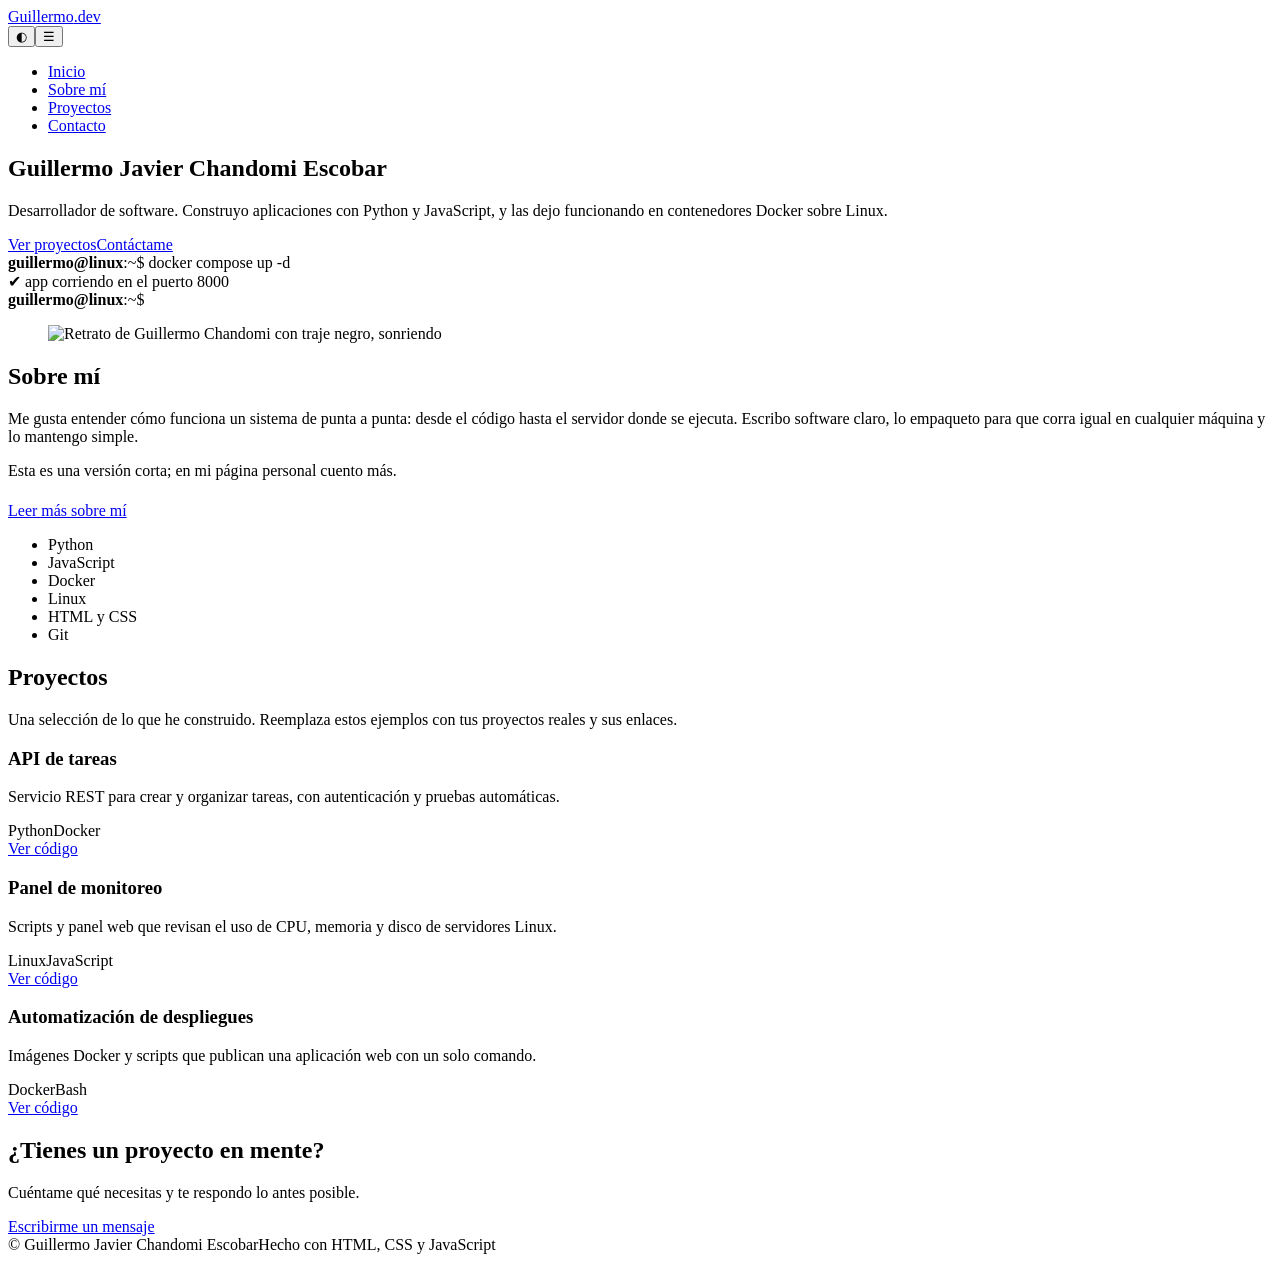
==== index.html @ 82c6e55b "Primer commit del portafolio" ====
<!DOCTYPE html>
<html lang="es">
<head>
<meta charset="UTF-8"><meta name="viewport" content="width=device-width, initial-scale=1">
<link rel="preconnect" href="https://fonts.googleapis.com"><link rel="preconnect" href="https://fonts.gstatic.com" crossorigin>
<link href="https://fonts.googleapis.com/css2?family=Bricolage+Grotesque:wght@600;800&family=Instrument+Sans:wght@400;500;600&display=swap" rel="stylesheet">
<link rel="stylesheet" href="css/styles.css">
<title>Guillermo Chandomi | Desarrollador de software</title>
<meta name="description" content="Portafolio de Guillermo Javier Chandomi Escobar, desarrollador de software con Python, JavaScript, Docker y Linux.">
</head>
<body>
<header><div class="wrap bar"><a class="logo" href="index.html">Guillermo<span>.dev</span></a>
<div class="tools"><button class="icon-btn" id="tema-btn" aria-label="Cambiar tema">◐</button><button class="icon-btn" id="menu-btn" aria-label="Abrir menú" aria-expanded="false">☰</button></div>
<nav id="nav" aria-label="Principal"><ul>
<li><a href="index.html">Inicio</a></li><li><a href="about.html">Sobre mí</a></li><li><a href="index.html#proyectos">Proyectos</a></li><li><a href="contact.html">Contacto</a></li>
</ul></nav></div></header>
<main>
<section class="hero" id="inicio"><div class="wrap">
 <div>
  <h1>Guillermo Javier Chandomi Escobar</h1>
  <p class="lead">Desarrollador de software. Construyo aplicaciones con Python y JavaScript, y las dejo funcionando en contenedores Docker sobre Linux.</p>
  <div class="actions"><a class="btn" href="#proyectos">Ver proyectos</a><a class="btn ghost" href="contact.html">Contáctame</a></div>
  <div class="term" aria-hidden="true"><div><b>guillermo@linux</b>:~$ docker compose up -d</div><div>✔ app corriendo en el puerto 8000</div><div><b>guillermo@linux</b>:~$ <span class="cursor"></span></div></div>
 </div>
 <figure class="photo"><img src="img/foto.png" alt="Retrato de Guillermo Chandomi con traje negro, sonriendo" width="1086" height="950"></figure>
</div></section>

<section id="sobre-mi"><div class="wrap split reveal">
 <div><h2>Sobre mí</h2>
  <p>Me gusta entender cómo funciona un sistema de punta a punta: desde el código hasta el servidor donde se ejecuta. Escribo software claro, lo empaqueto para que corra igual en cualquier máquina y lo mantengo simple.</p>
  <p style="margin-top:1rem">Esta es una versión corta; en mi página personal cuento más.</p>
  <p style="margin-top:1.4rem"><a class="btn ghost" href="about.html">Leer más sobre mí</a></p></div>
 <ul class="skills" aria-label="Tecnologías"><li>Python</li><li>JavaScript</li><li>Docker</li><li>Linux</li><li>HTML y CSS</li><li>Git</li></ul>
</div></section>

<section id="proyectos"><div class="wrap">
 <h2>Proyectos</h2>
 <p>Una selección de lo que he construido. Reemplaza estos ejemplos con tus proyectos reales y sus enlaces.</p>
 <div class="grid">
  <article class="card reveal"><h3>API de tareas</h3><p>Servicio REST para crear y organizar tareas, con autenticación y pruebas automáticas.</p><div class="tags"><span>Python</span><span>Docker</span></div><a href="#">Ver código</a></article>
  <article class="card reveal"><h3>Panel de monitoreo</h3><p>Scripts y panel web que revisan el uso de CPU, memoria y disco de servidores Linux.</p><div class="tags"><span>Linux</span><span>JavaScript</span></div><a href="#">Ver código</a></article>
  <article class="card reveal"><h3>Automatización de despliegues</h3><p>Imágenes Docker y scripts que publican una aplicación web con un solo comando.</p><div class="tags"><span>Docker</span><span>Bash</span></div><a href="#">Ver código</a></article>
 </div>
</div></section>

<section id="contacto"><div class="wrap"><div class="cta reveal">
 <h2>¿Tienes un proyecto en mente?</h2>
 <p>Cuéntame qué necesitas y te respondo lo antes posible.</p>
 <a class="btn" href="contact.html">Escribirme un mensaje</a>
</div></div></section>
</main>
<footer><div class="wrap"><span>© <span class="anio"></span> Guillermo Javier Chandomi Escobar</span><span>Hecho con HTML, CSS y JavaScript</span></div></footer>
<script src="js/script.js"></script>
</body>
</html>
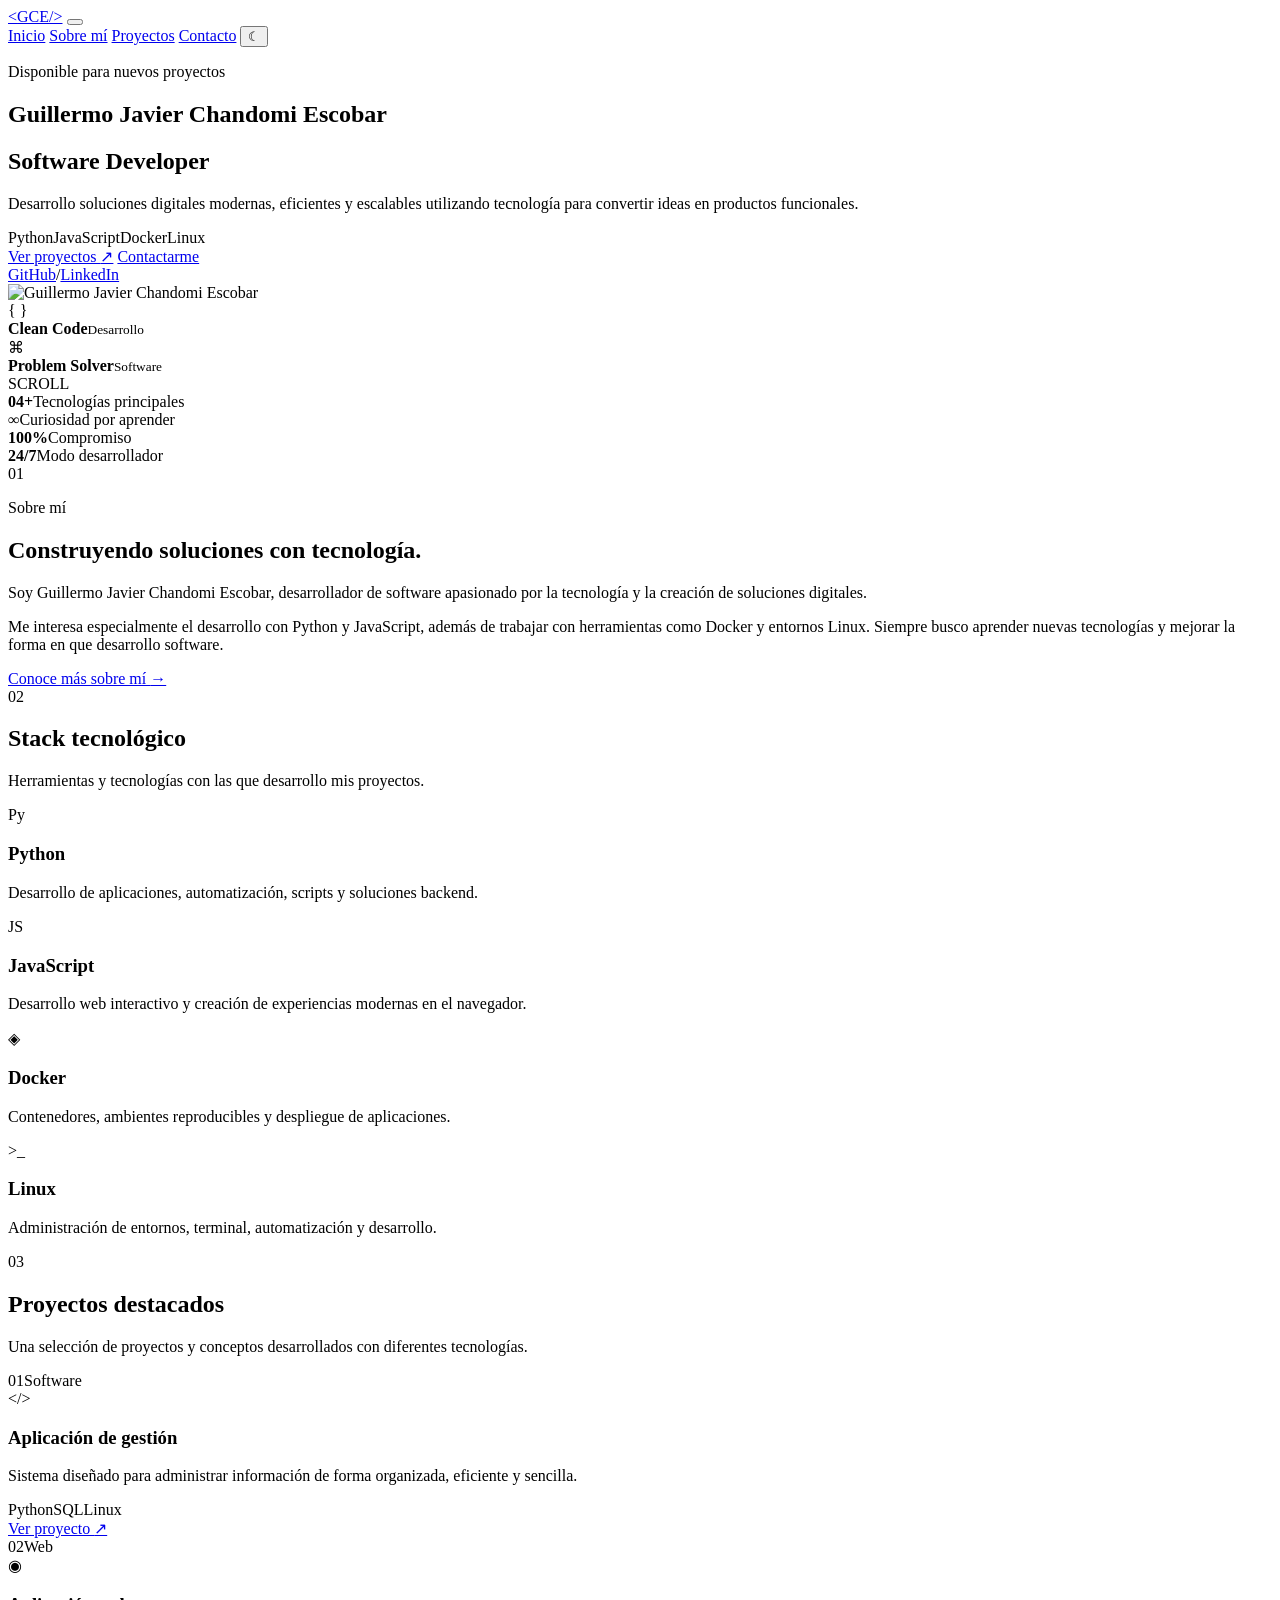
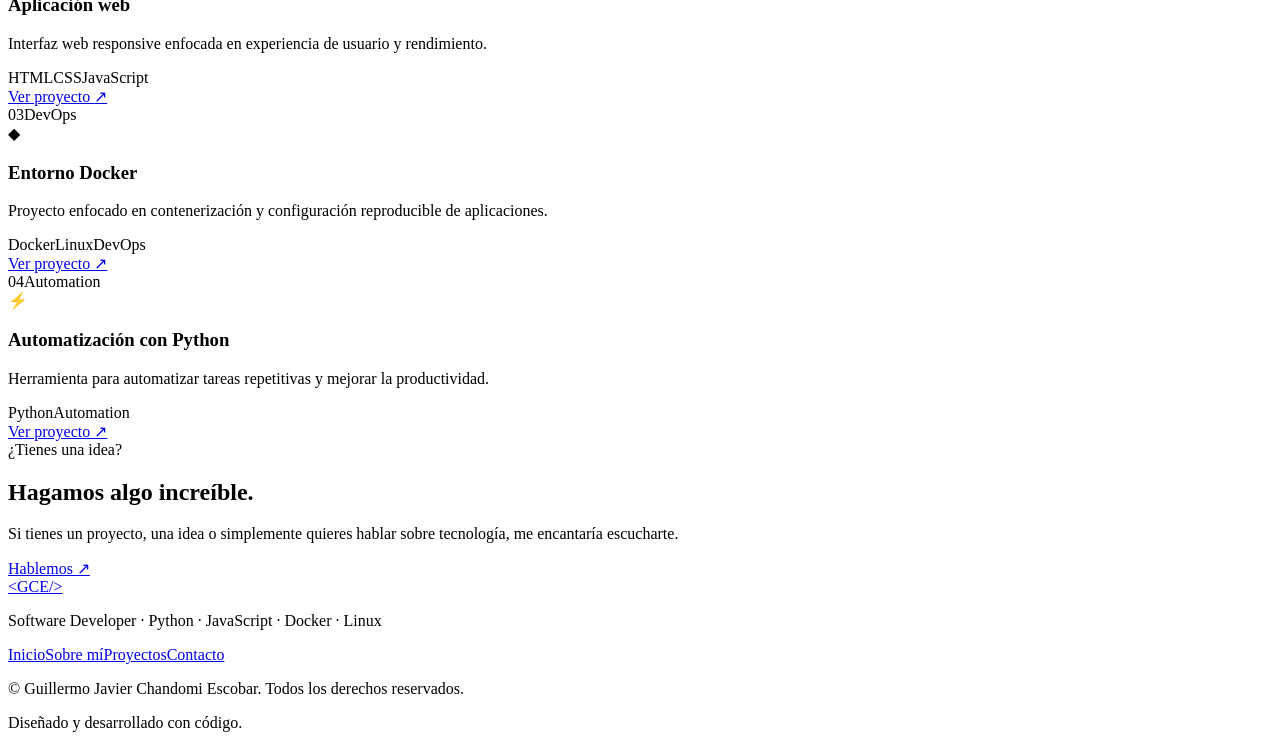
==== commit 0bfda200: "Actualizo mi pagina" ====
--- a/index.html
+++ b/index.html
@@ -1,55 +1,113 @@
 <!DOCTYPE html>
 <html lang="es">
 <head>
-<meta charset="UTF-8"><meta name="viewport" content="width=device-width, initial-scale=1">
-<link rel="preconnect" href="https://fonts.googleapis.com"><link rel="preconnect" href="https://fonts.gstatic.com" crossorigin>
-<link href="https://fonts.googleapis.com/css2?family=Bricolage+Grotesque:wght@600;800&family=Instrument+Sans:wght@400;500;600&display=swap" rel="stylesheet">
+<meta charset="UTF-8">
+<meta name="viewport" content="width=device-width, initial-scale=1.0">
+<meta name="description" content="Portafolio de Guillermo Javier Chandomi Escobar, desarrollador de software especializado en Python, JavaScript, Docker y Linux.">
+<meta name="author" content="Guillermo Javier Chandomi Escobar">
+<title>Guillermo Chandomi | Software Developer</title>
 <link rel="stylesheet" href="css/styles.css">
-<title>Guillermo Chandomi | Desarrollador de software</title>
-<meta name="description" content="Portafolio de Guillermo Javier Chandomi Escobar, desarrollador de software con Python, JavaScript, Docker y Linux.">
 </head>
 <body>
-<header><div class="wrap bar"><a class="logo" href="index.html">Guillermo<span>.dev</span></a>
-<div class="tools"><button class="icon-btn" id="tema-btn" aria-label="Cambiar tema">◐</button><button class="icon-btn" id="menu-btn" aria-label="Abrir menú" aria-expanded="false">☰</button></div>
-<nav id="nav" aria-label="Principal"><ul>
-<li><a href="index.html">Inicio</a></li><li><a href="about.html">Sobre mí</a></li><li><a href="index.html#proyectos">Proyectos</a></li><li><a href="contact.html">Contacto</a></li>
-</ul></nav></div></header>
+<header class="header" id="header">
+<nav class="navbar container">
+<a href="index.html" class="logo"><span>&lt;</span>GCE<span>/&gt;</span></a>
+<button class="menu-toggle" id="menuToggle" aria-label="Abrir menú"><span></span><span></span><span></span></button>
+<div class="nav-menu" id="navMenu">
+<a href="index.html" class="nav-link active">Inicio</a>
+<a href="about.html" class="nav-link">Sobre mí</a>
+<a href="#projects" class="nav-link">Proyectos</a>
+<a href="contact.html" class="nav-link nav-contact">Contacto</a>
+<button class="theme-toggle" id="themeToggle" aria-label="Cambiar tema"><span id="themeIcon">☾</span></button>
+</div>
+</nav>
+</header>
+
 <main>
-<section class="hero" id="inicio"><div class="wrap">
- <div>
-  <h1>Guillermo Javier Chandomi Escobar</h1>
-  <p class="lead">Desarrollador de software. Construyo aplicaciones con Python y JavaScript, y las dejo funcionando en contenedores Docker sobre Linux.</p>
-  <div class="actions"><a class="btn" href="#proyectos">Ver proyectos</a><a class="btn ghost" href="contact.html">Contáctame</a></div>
-  <div class="term" aria-hidden="true"><div><b>guillermo@linux</b>:~$ docker compose up -d</div><div>✔ app corriendo en el puerto 8000</div><div><b>guillermo@linux</b>:~$ <span class="cursor"></span></div></div>
- </div>
- <figure class="photo"><img src="img/foto.png" alt="Retrato de Guillermo Chandomi con traje negro, sonriendo" width="1086" height="950"></figure>
-</div></section>
+<section class="hero">
+<div class="hero-background"></div>
+<div class="container hero-content">
+<div class="hero-text reveal">
+<p class="hero-eyebrow"><span class="status-dot"></span>Disponible para nuevos proyectos</p>
+<h1>Guillermo Javier <span>Chandomi Escobar</span></h1>
+<h2>Software Developer</h2>
+<p class="hero-description">Desarrollo soluciones digitales modernas, eficientes y escalables utilizando tecnología para convertir ideas en productos funcionales.</p>
+<div class="hero-tech"><span>Python</span><span>JavaScript</span><span>Docker</span><span>Linux</span></div>
+<div class="hero-buttons">
+<a href="#projects" class="btn btn-primary">Ver proyectos <span>↗</span></a>
+<a href="contact.html" class="btn btn-outline">Contactarme</a>
+</div>
+<div class="social-links"><a href="#" aria-label="GitHub">GitHub</a><span>/</span><a href="#" aria-label="LinkedIn">LinkedIn</a></div>
+</div>
 
-<section id="sobre-mi"><div class="wrap split reveal">
- <div><h2>Sobre mí</h2>
-  <p>Me gusta entender cómo funciona un sistema de punta a punta: desde el código hasta el servidor donde se ejecuta. Escribo software claro, lo empaqueto para que corra igual en cualquier máquina y lo mantengo simple.</p>
-  <p style="margin-top:1rem">Esta es una versión corta; en mi página personal cuento más.</p>
-  <p style="margin-top:1.4rem"><a class="btn ghost" href="about.html">Leer más sobre mí</a></p></div>
- <ul class="skills" aria-label="Tecnologías"><li>Python</li><li>JavaScript</li><li>Docker</li><li>Linux</li><li>HTML y CSS</li><li>Git</li></ul>
-</div></section>
+<div class="hero-image-wrapper reveal">
+<div class="hero-image-glow"></div>
+<div class="hero-image-card">
+<img src="img/guillermo.jpg" alt="Guillermo Javier Chandomi Escobar" class="hero-image">
+<div class="image-decoration decoration-one"></div><div class="image-decoration decoration-two"></div>
+</div>
+<div class="floating-card floating-card-top"><span class="floating-icon">{ }</span><div><strong>Clean Code</strong><small>Desarrollo</small></div></div>
+<div class="floating-card floating-card-bottom"><span class="floating-icon">⌘</span><div><strong>Problem Solver</strong><small>Software</small></div></div>
+</div>
+</div>
+<div class="scroll-indicator"><span>SCROLL</span><div class="scroll-line"></div></div>
+</section>
 
-<section id="proyectos"><div class="wrap">
- <h2>Proyectos</h2>
- <p>Una selección de lo que he construido. Reemplaza estos ejemplos con tus proyectos reales y sus enlaces.</p>
- <div class="grid">
-  <article class="card reveal"><h3>API de tareas</h3><p>Servicio REST para crear y organizar tareas, con autenticación y pruebas automáticas.</p><div class="tags"><span>Python</span><span>Docker</span></div><a href="#">Ver código</a></article>
-  <article class="card reveal"><h3>Panel de monitoreo</h3><p>Scripts y panel web que revisan el uso de CPU, memoria y disco de servidores Linux.</p><div class="tags"><span>Linux</span><span>JavaScript</span></div><a href="#">Ver código</a></article>
-  <article class="card reveal"><h3>Automatización de despliegues</h3><p>Imágenes Docker y scripts que publican una aplicación web con un solo comando.</p><div class="tags"><span>Docker</span><span>Bash</span></div><a href="#">Ver código</a></article>
- </div>
-</div></section>
+<section class="stats-section">
+<div class="container stats-grid">
+<div class="stat reveal"><strong>04+</strong><span>Tecnologías principales</span></div>
+<div class="stat reveal"><strong>∞</strong><span>Curiosidad por aprender</span></div>
+<div class="stat reveal"><strong>100%</strong><span>Compromiso</span></div>
+<div class="stat reveal"><strong>24/7</strong><span>Modo desarrollador</span></div>
+</div>
+</section>
 
-<section id="contacto"><div class="wrap"><div class="cta reveal">
- <h2>¿Tienes un proyecto en mente?</h2>
- <p>Cuéntame qué necesitas y te respondo lo antes posible.</p>
- <a class="btn" href="contact.html">Escribirme un mensaje</a>
-</div></div></section>
+<section class="about-preview section">
+<div class="container about-grid">
+<div class="section-label reveal"><span>01</span><p>Sobre mí</p></div>
+<div class="about-preview-content reveal">
+<h2>Construyendo soluciones <span>con tecnología.</span></h2>
+<p>Soy Guillermo Javier Chandomi Escobar, desarrollador de software apasionado por la tecnología y la creación de soluciones digitales.</p>
+<p>Me interesa especialmente el desarrollo con Python y JavaScript, además de trabajar con herramientas como Docker y entornos Linux. Siempre busco aprender nuevas tecnologías y mejorar la forma en que desarrollo software.</p>
+<a href="about.html" class="text-link">Conoce más sobre mí <span>→</span></a>
+</div>
+</div>
+</section>
+
+<section class="skills-section section">
+<div class="container">
+<div class="section-heading reveal"><div><span class="section-number">02</span><h2>Stack tecnológico</h2></div><p>Herramientas y tecnologías con las que desarrollo mis proyectos.</p></div>
+<div class="skills-grid">
+<article class="skill-card reveal"><div class="skill-icon python-icon">Py</div><h3>Python</h3><p>Desarrollo de aplicaciones, automatización, scripts y soluciones backend.</p><div class="skill-line"><span></span></div></article>
+<article class="skill-card reveal"><div class="skill-icon js-icon">JS</div><h3>JavaScript</h3><p>Desarrollo web interactivo y creación de experiencias modernas en el navegador.</p><div class="skill-line"><span></span></div></article>
+<article class="skill-card reveal"><div class="skill-icon docker-icon">◈</div><h3>Docker</h3><p>Contenedores, ambientes reproducibles y despliegue de aplicaciones.</p><div class="skill-line"><span></span></div></article>
+<article class="skill-card reveal"><div class="skill-icon linux-icon">&gt;_</div><h3>Linux</h3><p>Administración de entornos, terminal, automatización y desarrollo.</p><div class="skill-line"><span></span></div></article>
+</div>
+</div>
+</section>
+
+<section class="projects-section section" id="projects">
+<div class="container">
+<div class="section-heading reveal"><div><span class="section-number">03</span><h2>Proyectos destacados</h2></div><p>Una selección de proyectos y conceptos desarrollados con diferentes tecnologías.</p></div>
+<div class="projects-grid">
+<article class="project-card project-large reveal"><div class="project-top"><span class="project-number">01</span><span class="project-type">Software</span></div><div class="project-content"><div class="project-icon">&lt;/&gt;</div><h3>Aplicación de gestión</h3><p>Sistema diseñado para administrar información de forma organizada, eficiente y sencilla.</p><div class="project-tags"><span>Python</span><span>SQL</span><span>Linux</span></div></div><a href="#" class="project-link">Ver proyecto <span>↗</span></a></article>
+<article class="project-card reveal"><div class="project-top"><span class="project-number">02</span><span class="project-type">Web</span></div><div class="project-content"><div class="project-icon">◉</div><h3>Aplicación web</h3><p>Interfaz web responsive enfocada en experiencia de usuario y rendimiento.</p><div class="project-tags"><span>HTML</span><span>CSS</span><span>JavaScript</span></div></div><a href="#" class="project-link">Ver proyecto <span>↗</span></a></article>
+<article class="project-card reveal"><div class="project-top"><span class="project-number">03</span><span class="project-type">DevOps</span></div><div class="project-content"><div class="project-icon">◆</div><h3>Entorno Docker</h3><p>Proyecto enfocado en contenerización y configuración reproducible de aplicaciones.</p><div class="project-tags"><span>Docker</span><span>Linux</span><span>DevOps</span></div></div><a href="#" class="project-link">Ver proyecto <span>↗</span></a></article>
+<article class="project-card project-featured reveal"><div class="project-top"><span class="project-number">04</span><span class="project-type">Automation</span></div><div class="project-content"><div class="project-icon">⚡</div><h3>Automatización con Python</h3><p>Herramienta para automatizar tareas repetitivas y mejorar la productividad.</p><div class="project-tags"><span>Python</span><span>Automation</span></div></div><a href="#" class="project-link">Ver proyecto <span>↗</span></a></article>
+</div>
+</div>
+</section>
+
+<section class="cta-section"><div class="container"><div class="cta-box reveal"><div class="cta-decoration"></div><span class="cta-label">¿Tienes una idea?</span><h2>Hagamos algo <span>increíble.</span></h2><p>Si tienes un proyecto, una idea o simplemente quieres hablar sobre tecnología, me encantaría escucharte.</p><a href="contact.html" class="btn btn-primary">Hablemos <span>↗</span></a></div></div></section>
 </main>
-<footer><div class="wrap"><span>© <span class="anio"></span> Guillermo Javier Chandomi Escobar</span><span>Hecho con HTML, CSS y JavaScript</span></div></footer>
+
+<footer class="footer">
+<div class="container footer-content">
+<div class="footer-brand"><a href="index.html" class="logo"><span>&lt;</span>GCE<span>/&gt;</span></a><p>Software Developer · Python · JavaScript · Docker · Linux</p></div>
+<div class="footer-links"><a href="index.html">Inicio</a><a href="about.html">Sobre mí</a><a href="#projects">Proyectos</a><a href="contact.html">Contacto</a></div>
+<div class="footer-bottom"><p>© <span id="currentYear"></span> Guillermo Javier Chandomi Escobar. Todos los derechos reservados.</p><p>Diseñado y desarrollado con código.</p></div>
+</div>
+</footer>
 <script src="js/script.js"></script>
 </body>
 </html>
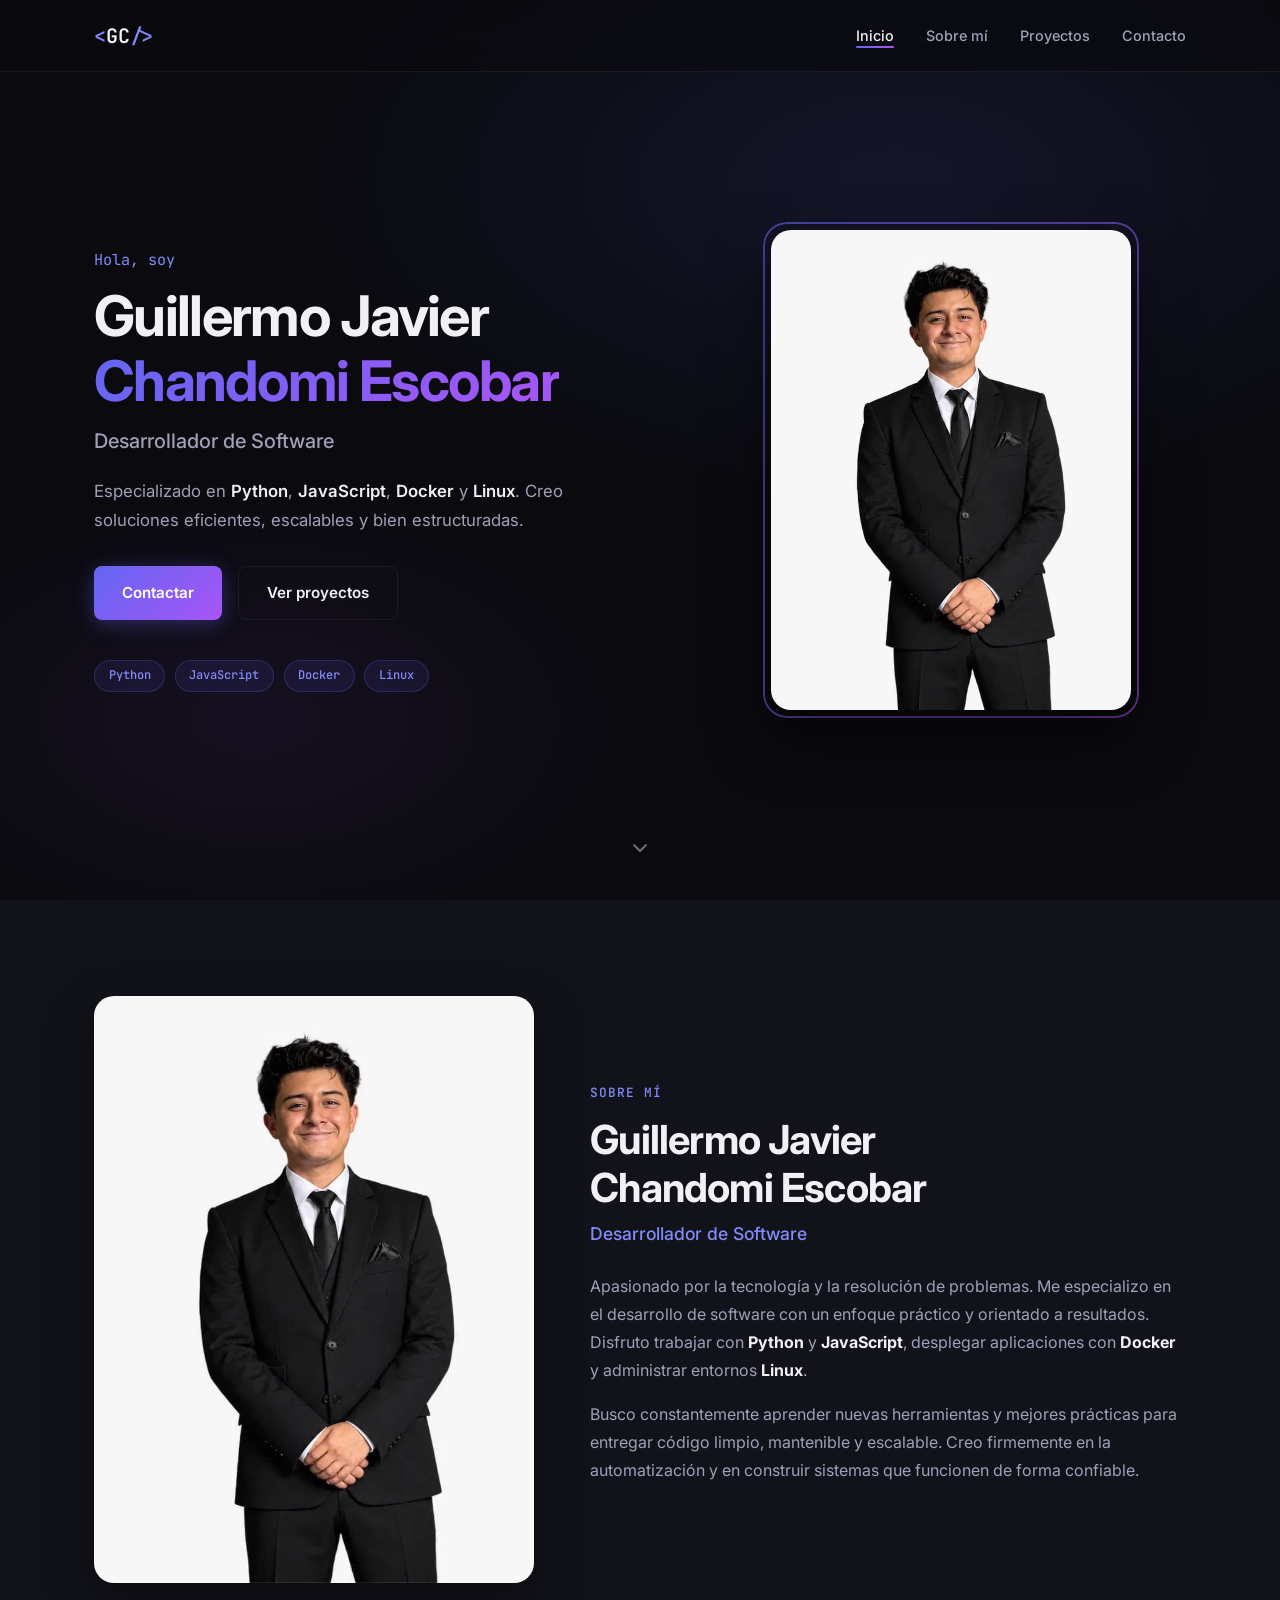
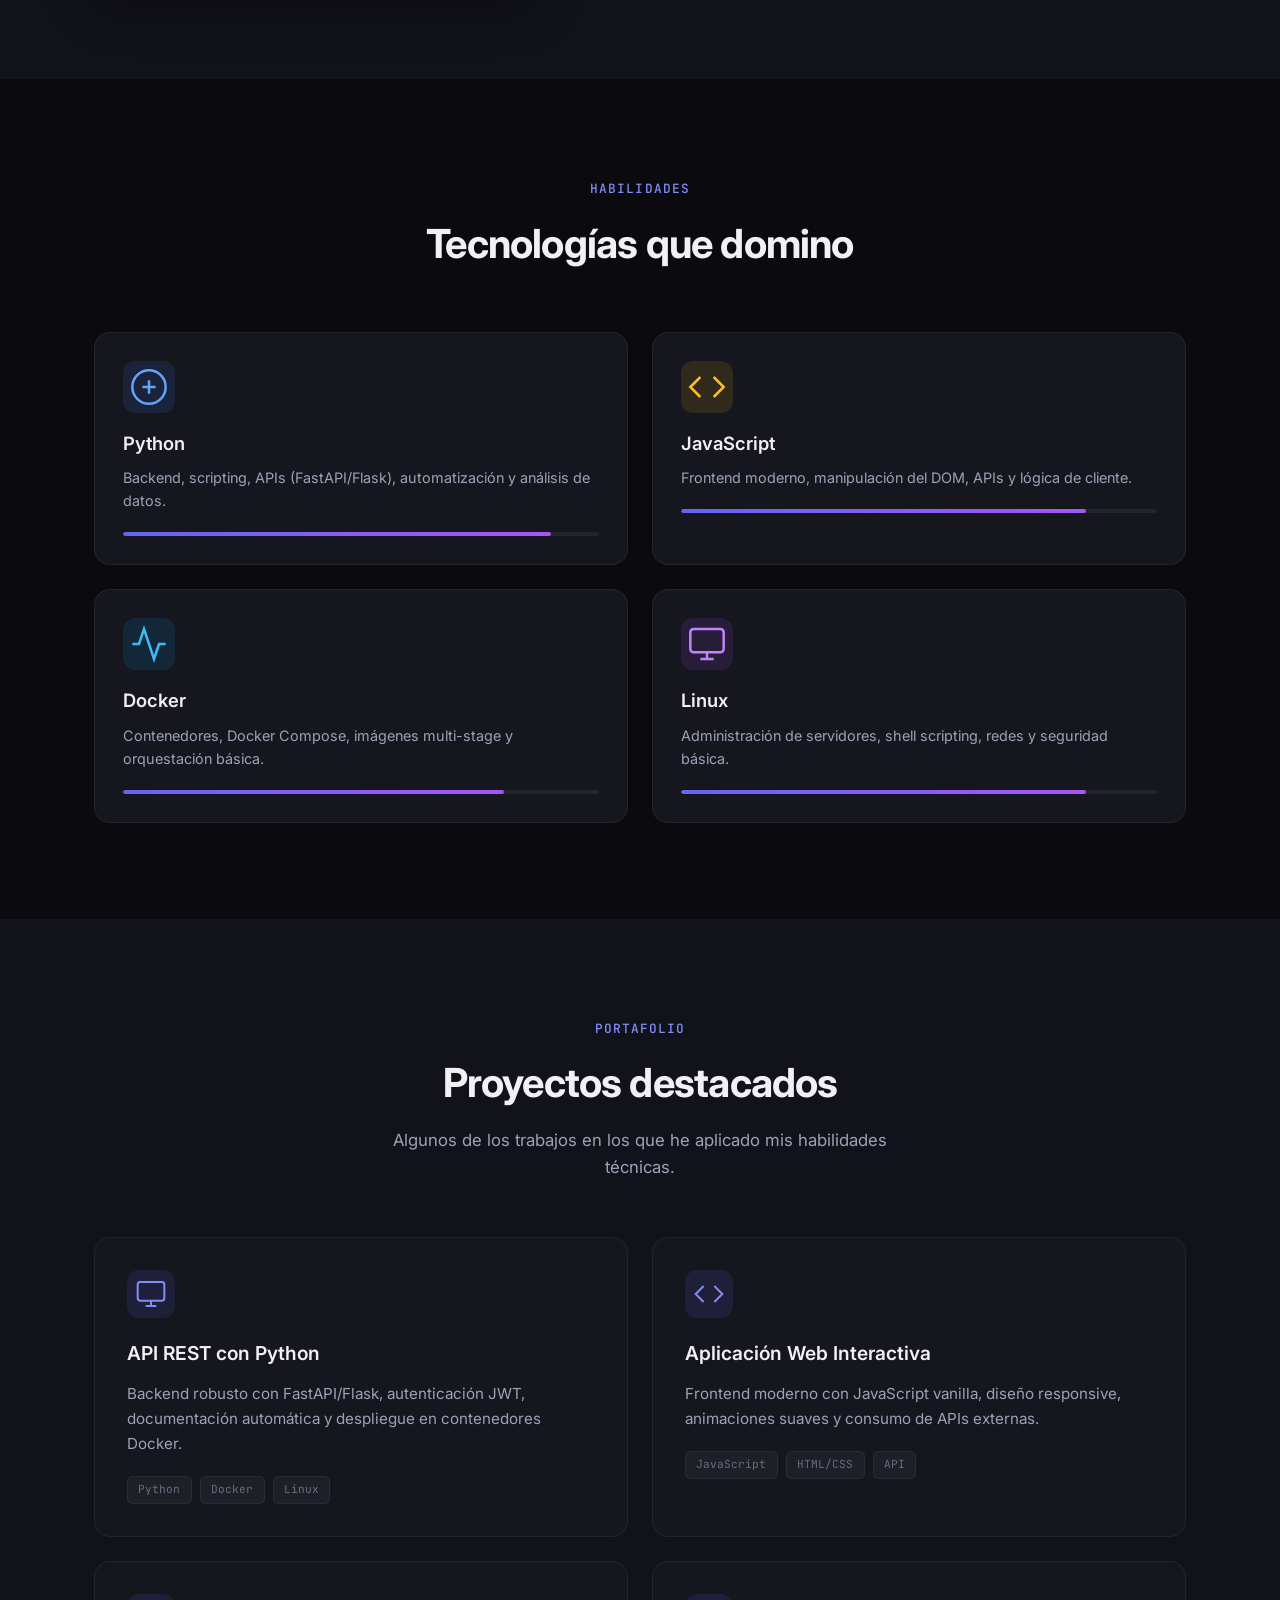
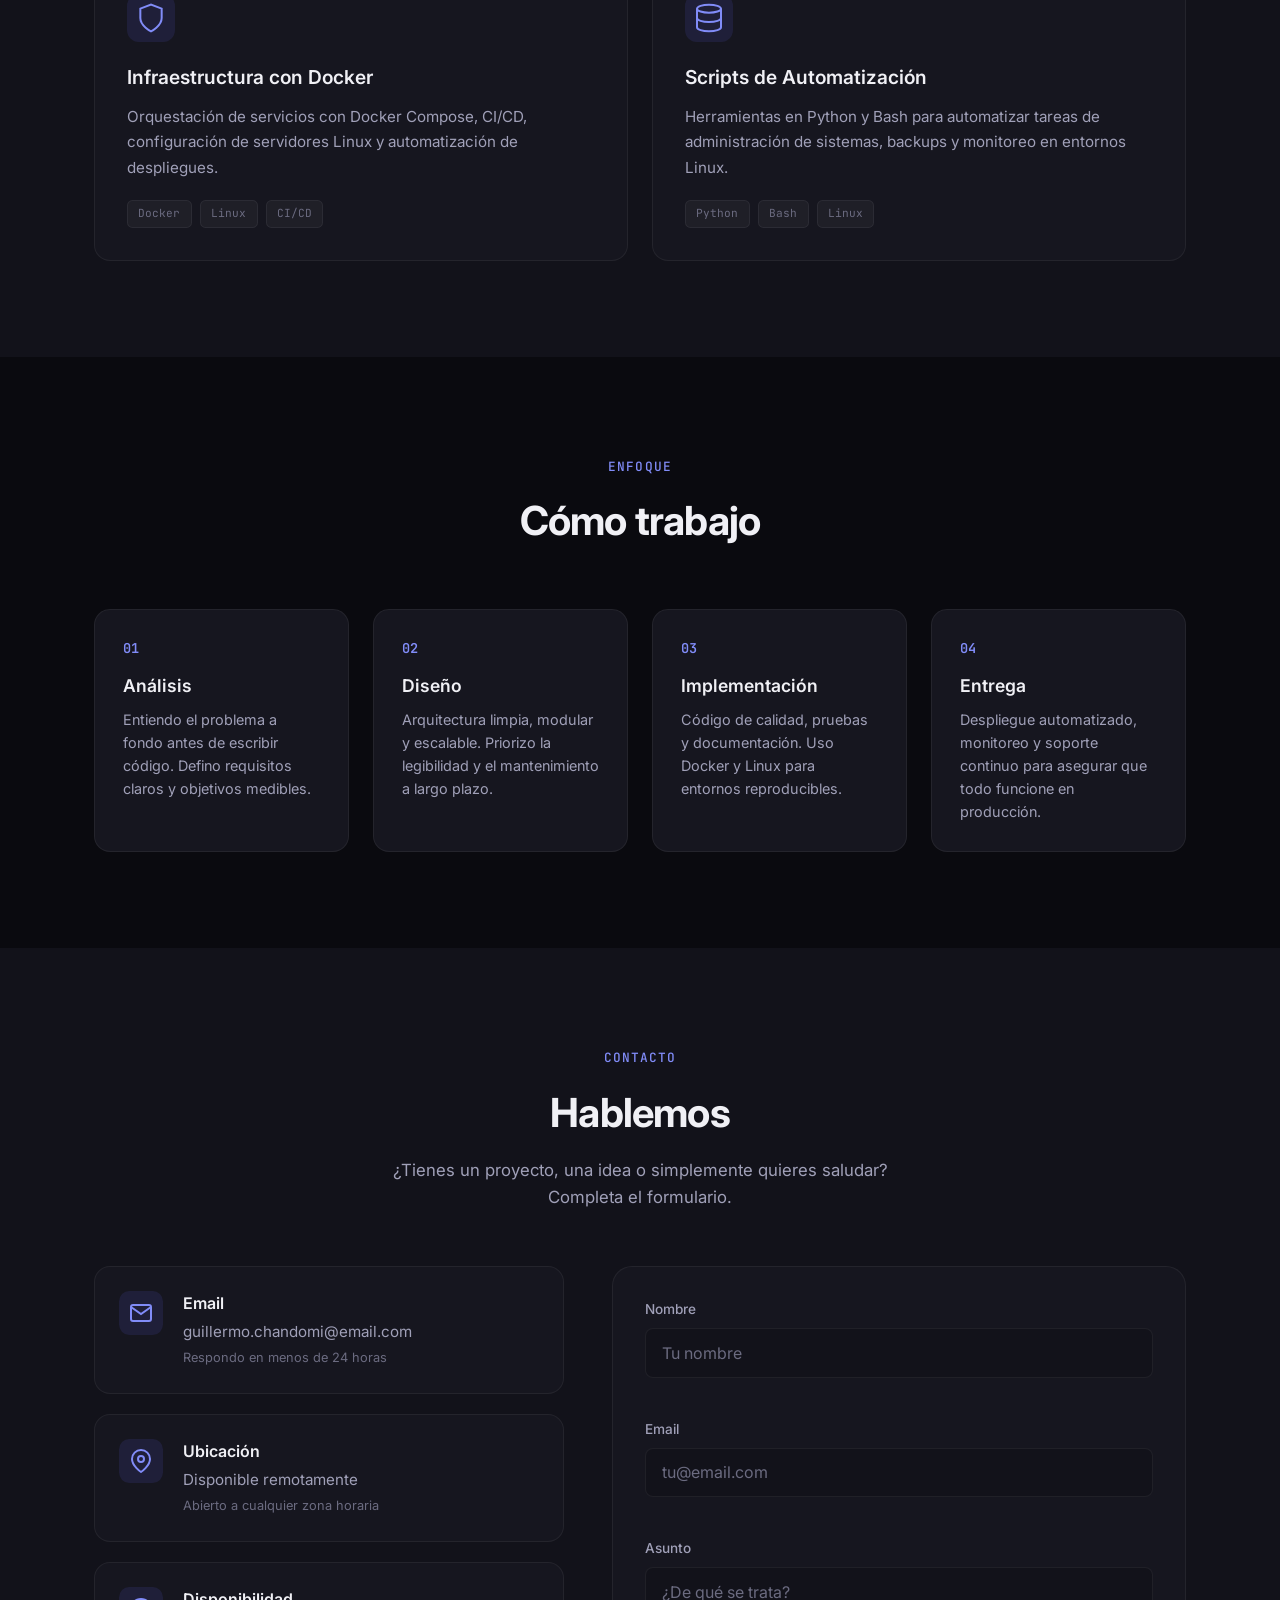
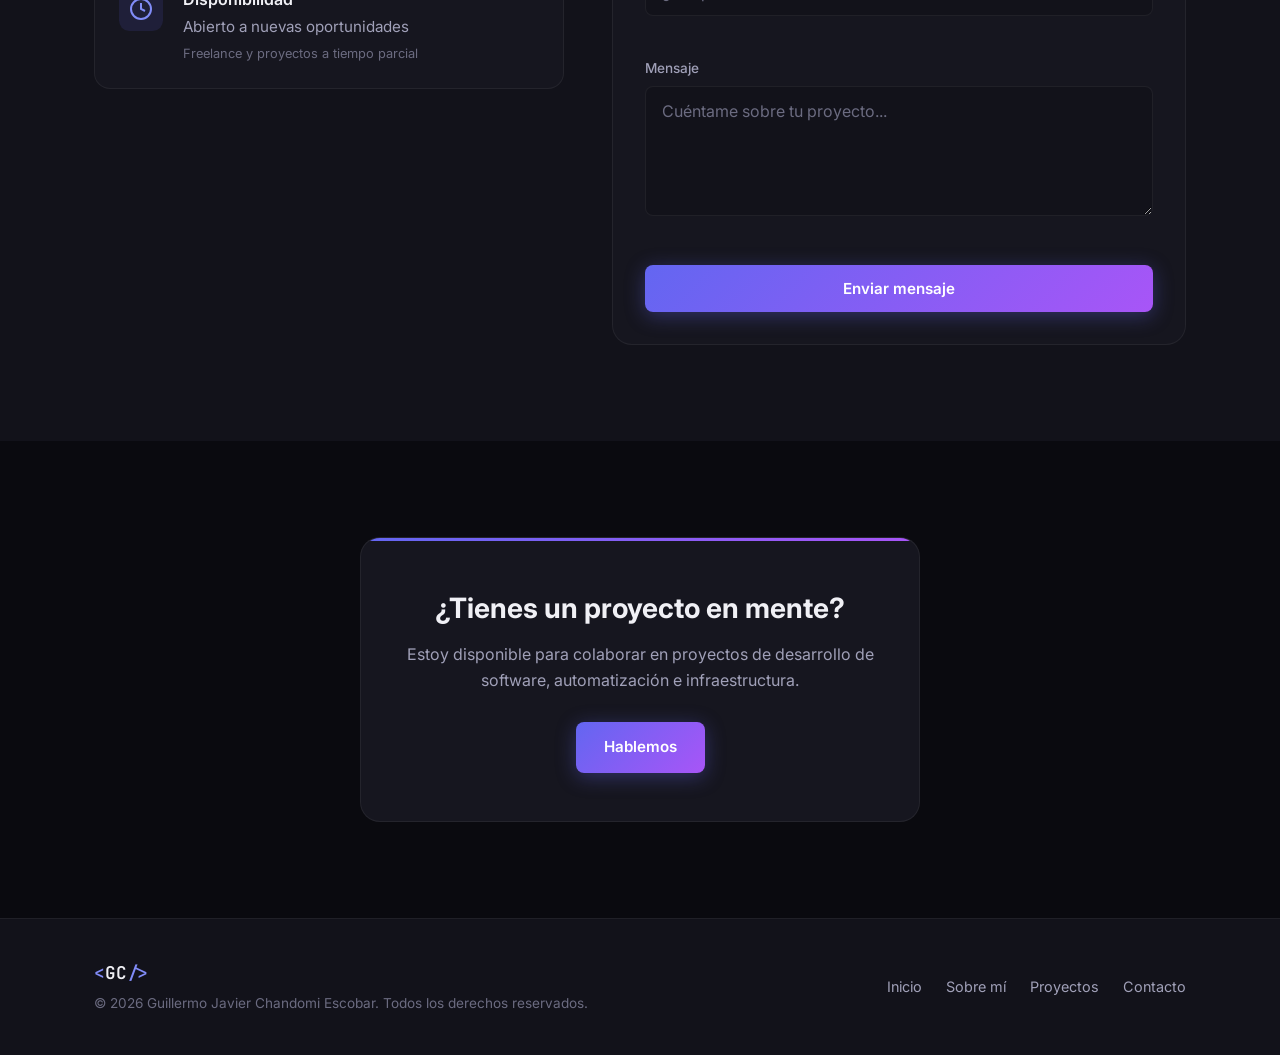
==== commit 3c8206de: "Actualizo mi pagina" ====
--- a/index.html
+++ b/index.html
@@ -1,113 +1,824 @@
 <!DOCTYPE html>
 <html lang="es">
 <head>
-<meta charset="UTF-8">
-<meta name="viewport" content="width=device-width, initial-scale=1.0">
-<meta name="description" content="Portafolio de Guillermo Javier Chandomi Escobar, desarrollador de software especializado en Python, JavaScript, Docker y Linux.">
-<meta name="author" content="Guillermo Javier Chandomi Escobar">
-<title>Guillermo Chandomi | Software Developer</title>
-<link rel="stylesheet" href="css/styles.css">
+  <meta charset="UTF-8">
+  <meta name="viewport" content="width=device-width, initial-scale=1.0">
+  <meta name="description" content="Portafolio de Guillermo Javier Chandomi Escobar - Desarrollador de Software">
+  <meta name="author" content="Guillermo Javier Chandomi Escobar">
+  <title>Guillermo Chandomi | Desarrollador de Software</title>
+  <link rel="preconnect" href="https://fonts.googleapis.com">
+  <link rel="preconnect" href="https://fonts.gstatic.com" crossorigin>
+  <link href="https://fonts.googleapis.com/css2?family=Inter:wght@300;400;500;600;700&family=JetBrains+Mono:wght@400;500&display=swap" rel="stylesheet">
+  <style>
+    /* ========== RESET & VARIABLES ========== */
+    *, *::before, *::after { box-sizing: border-box; margin: 0; padding: 0; }
+
+    :root {
+      --bg: #0a0a0f;
+      --bg2: #12121a;
+      --card: #16161f;
+      --card-h: #1c1c28;
+      --text: #f0f0f5;
+      --text2: #a0a0b8;
+      --muted: #6b6b80;
+      --accent: #6366f1;
+      --accent2: #818cf8;
+      --grad1: #6366f1;
+      --grad2: #a855f7;
+      --border: rgba(255,255,255,0.06);
+      --border-h: rgba(99,102,241,0.3);
+      --ok: #22c55e;
+      --err: #ef4444;
+      --font: 'Inter', system-ui, sans-serif;
+      --mono: 'JetBrains Mono', monospace;
+      --max: 1140px;
+      --header: 4.5rem;
+      --ease: cubic-bezier(0.4,0,0.2,1);
+      --t: 0.25s var(--ease);
+    }
+
+    html { scroll-behavior: smooth; font-size: 16px; }
+    body {
+      font-family: var(--font);
+      background: var(--bg);
+      color: var(--text);
+      line-height: 1.6;
+      overflow-x: hidden;
+      -webkit-font-smoothing: antialiased;
+    }
+    img { max-width: 100%; display: block; }
+    a { color: inherit; text-decoration: none; }
+    ul { list-style: none; }
+    button, input, textarea {
+      font-family: inherit; font-size: inherit;
+      border: none; outline: none; background: none;
+    }
+
+    /* ========== UTILITIES ========== */
+    .container { width: 100%; max-width: var(--max); margin: 0 auto; padding: 0 1.5rem; }
+    .section { padding: 6rem 0; }
+    .section__header { text-align: center; margin-bottom: 3.5rem; }
+    .section__tag {
+      display: inline-block; font-family: var(--mono); font-size: 0.8rem;
+      font-weight: 500; color: var(--accent2); letter-spacing: 0.08em;
+      text-transform: uppercase; margin-bottom: 0.75rem;
+    }
+    .section__title {
+      font-size: clamp(1.75rem, 4vw, 2.5rem); font-weight: 700;
+      letter-spacing: -0.02em; margin-bottom: 0.75rem;
+    }
+    .section__sub { color: var(--text2); max-width: 540px; margin: 0 auto; font-size: 1.05rem; }
+    .gradient {
+      background: linear-gradient(135deg, var(--grad1), var(--grad2));
+      -webkit-background-clip: text; -webkit-text-fill-color: transparent; background-clip: text;
+    }
+
+    /* ========== BUTTONS ========== */
+    .btn {
+      display: inline-flex; align-items: center; justify-content: center; gap: 0.5rem;
+      padding: 0.85rem 1.75rem; font-weight: 600; font-size: 0.95rem;
+      border-radius: 0.5rem; cursor: pointer; transition: all var(--t);
+    }
+    .btn--primary {
+      background: linear-gradient(135deg, var(--grad1), var(--grad2));
+      color: #fff; box-shadow: 0 4px 20px rgba(99,102,241,0.35);
+    }
+    .btn--primary:hover { transform: translateY(-2px); box-shadow: 0 8px 28px rgba(99,102,241,0.45); }
+    .btn--outline { border: 1.5px solid var(--border); color: var(--text); }
+    .btn--outline:hover { border-color: var(--accent); color: var(--accent2); background: rgba(99,102,241,0.08); }
+    .btn--full { width: 100%; }
+
+    /* ========== HEADER ========== */
+    .header {
+      position: fixed; top: 0; left: 0; width: 100%; height: var(--header);
+      z-index: 1000; background: rgba(10,10,15,0.75);
+      backdrop-filter: blur(16px); -webkit-backdrop-filter: blur(16px);
+      border-bottom: 1px solid var(--border); transition: background var(--t), box-shadow var(--t);
+    }
+    .header.scrolled { background: rgba(10,10,15,0.92); box-shadow: 0 4px 24px rgba(0,0,0,0.4); }
+    .nav { display: flex; align-items: center; justify-content: space-between; height: 100%; }
+    .nav__logo { font-family: var(--mono); font-size: 1.25rem; font-weight: 600; }
+    .logo-b { color: var(--accent2); }
+    .nav__list { display: flex; align-items: center; gap: 2rem; }
+    .nav__link {
+      font-size: 0.9rem; font-weight: 500; color: var(--text2);
+      transition: color var(--t); position: relative;
+    }
+    .nav__link::after {
+      content: ''; position: absolute; bottom: -4px; left: 0; width: 0; height: 2px;
+      background: linear-gradient(90deg, var(--grad1), var(--grad2));
+      border-radius: 1px; transition: width var(--t);
+    }
+    .nav__link:hover, .nav__link.active { color: var(--text); }
+    .nav__link.active::after, .nav__link:hover::after { width: 100%; }
+    .nav__toggle, .nav__close { display: none; cursor: pointer; color: var(--text); padding: 0.25rem; }
+
+    /* ========== HERO ========== */
+    .hero {
+      position: relative; min-height: 100vh; display: flex; align-items: center;
+      padding-top: var(--header); overflow: hidden;
+    }
+    .hero__bg {
+      position: absolute; inset: 0; pointer-events: none;
+      background:
+        radial-gradient(ellipse 80% 60% at 70% 20%, rgba(99,102,241,0.12) 0%, transparent 60%),
+        radial-gradient(ellipse 60% 50% at 20% 80%, rgba(168,85,247,0.08) 0%, transparent 50%);
+    }
+    .hero__grid {
+      display: grid; grid-template-columns: 1.1fr 0.9fr; gap: 3rem;
+      align-items: center; position: relative; z-index: 1;
+      padding-top: 2rem; padding-bottom: 4rem;
+    }
+    .hero__greet { font-family: var(--mono); font-size: 0.95rem; color: var(--accent2); margin-bottom: 0.75rem; }
+    .hero__title {
+      font-size: clamp(2.25rem, 5vw, 3.5rem); font-weight: 700;
+      line-height: 1.15; letter-spacing: -0.03em; margin-bottom: 0.75rem;
+    }
+    .hero__sub { font-size: 1.25rem; font-weight: 500; color: var(--text2); margin-bottom: 1.25rem; }
+    .hero__desc { color: var(--text2); font-size: 1.05rem; max-width: 480px; margin-bottom: 2rem; line-height: 1.7; }
+    .hero__desc strong { color: var(--text); font-weight: 600; }
+    .hero__btns { display: flex; flex-wrap: wrap; gap: 1rem; margin-bottom: 2.5rem; }
+    .hero__tech { display: flex; flex-wrap: wrap; gap: 0.6rem; }
+    .badge {
+      font-family: var(--mono); font-size: 0.75rem; font-weight: 500;
+      padding: 0.35rem 0.85rem; border-radius: 2rem;
+      background: rgba(99,102,241,0.1); border: 1px solid rgba(99,102,241,0.25); color: var(--accent2);
+    }
+    .hero__img-wrap { position: relative; width: min(360px, 100%); margin: 0 auto; }
+    .hero__img {
+      width: 100%; border-radius: 1.25rem; object-fit: cover; object-position: top center;
+      aspect-ratio: 3/4; position: relative; z-index: 1;
+      box-shadow: 0 25px 60px rgba(0,0,0,0.5);
+    }
+    .hero__border {
+      position: absolute; inset: -8px; border-radius: 1.5rem;
+      border: 2px solid transparent;
+      background: linear-gradient(135deg, var(--grad1), var(--grad2)) border-box;
+      -webkit-mask: linear-gradient(#fff 0 0) padding-box, linear-gradient(#fff 0 0);
+      mask: linear-gradient(#fff 0 0) padding-box, linear-gradient(#fff 0 0);
+      -webkit-mask-composite: xor; mask-composite: exclude; opacity: 0.6; z-index: 0;
+    }
+    .hero__scroll {
+      position: absolute; bottom: 2rem; left: 50%; transform: translateX(-50%);
+      animation: bounce 2s infinite; color: var(--muted);
+    }
+    .hero__scroll a { display: flex; padding: 0.5rem; }
+    @keyframes bounce {
+      0%,100% { transform: translateX(-50%) translateY(0); }
+      50% { transform: translateX(-50%) translateY(8px); }
+    }
+
+    /* ========== ABOUT ========== */
+    .about { background: var(--bg2); }
+    .about__grid {
+      display: grid; grid-template-columns: 0.85fr 1.15fr; gap: 3.5rem; align-items: center;
+    }
+    .about__img-wrap {
+      position: relative; border-radius: 1.25rem; overflow: hidden;
+      box-shadow: 0 20px 50px rgba(0,0,0,0.4);
+    }
+    .about__img-wrap img {
+      width: 100%; aspect-ratio: 3/4; object-fit: cover; object-position: top center;
+    }
+    .about__img-wrap::after {
+      content: ''; position: absolute; inset: 0; border-radius: 1.25rem;
+      border: 1px solid rgba(255,255,255,0.08); pointer-events: none;
+    }
+    .about__title {
+      font-size: clamp(1.75rem, 4vw, 2.5rem); font-weight: 700;
+      line-height: 1.2; letter-spacing: -0.02em; margin-bottom: 0.5rem;
+    }
+    .about__role { font-size: 1.1rem; color: var(--accent2); font-weight: 500; margin-bottom: 1.5rem; }
+    .about__text { color: var(--text2); margin-bottom: 1rem; line-height: 1.75; }
+    .about__text strong { color: var(--text); }
+
+    /* ========== SKILLS ========== */
+    .skills__grid { display: grid; grid-template-columns: repeat(2, 1fr); gap: 1.5rem; }
+    .skill {
+      background: var(--card); border: 1px solid var(--border); border-radius: 1rem;
+      padding: 1.75rem; transition: all var(--t);
+    }
+    .skill:hover { border-color: var(--border-h); transform: translateY(-3px); }
+    .skill__icon {
+      width: 3.25rem; height: 3.25rem; display: flex; align-items: center;
+      justify-content: center; border-radius: 0.75rem; margin-bottom: 1rem;
+    }
+    .skill__icon--py { background: rgba(59,130,246,0.12); color: #60a5fa; }
+    .skill__icon--js { background: rgba(234,179,8,0.12); color: #fbbf24; }
+    .skill__icon--dk { background: rgba(14,165,233,0.12); color: #38bdf8; }
+    .skill__icon--lx { background: rgba(168,85,247,0.12); color: #c084fc; }
+    .skill__title { font-size: 1.15rem; font-weight: 600; margin-bottom: 0.5rem; }
+    .skill__desc { color: var(--text2); font-size: 0.9rem; margin-bottom: 1.25rem; line-height: 1.6; }
+    .skill__bar { height: 4px; background: rgba(255,255,255,0.06); border-radius: 2px; overflow: hidden; }
+    .skill__prog {
+      height: 100%; width: var(--p, 50%);
+      background: linear-gradient(90deg, var(--grad1), var(--grad2)); border-radius: 2px;
+    }
+
+    /* ========== PROJECTS ========== */
+    .projects { background: var(--bg2); }
+    .projects__grid { display: grid; grid-template-columns: repeat(2, 1fr); gap: 1.5rem; }
+    .proj {
+      background: var(--card); border: 1px solid var(--border); border-radius: 1rem;
+      padding: 2rem; transition: all var(--t);
+    }
+    .proj:hover {
+      border-color: var(--border-h); background: var(--card-h);
+      transform: translateY(-4px); box-shadow: 0 12px 40px rgba(0,0,0,0.3);
+    }
+    .proj__icon {
+      width: 3rem; height: 3rem; display: flex; align-items: center; justify-content: center;
+      border-radius: 0.75rem; background: rgba(99,102,241,0.12); color: var(--accent2);
+      margin-bottom: 1.25rem;
+    }
+    .proj__title { font-size: 1.2rem; font-weight: 600; margin-bottom: 0.75rem; }
+    .proj__desc { color: var(--text2); font-size: 0.95rem; line-height: 1.65; margin-bottom: 1.25rem; }
+    .proj__tags { display: flex; flex-wrap: wrap; gap: 0.5rem; }
+    .proj__tags span {
+      font-family: var(--mono); font-size: 0.7rem; padding: 0.25rem 0.65rem;
+      border-radius: 0.35rem; background: rgba(255,255,255,0.04);
+      border: 1px solid var(--border); color: var(--muted);
+    }
+
+    /* ========== APPROACH ========== */
+    .approach__grid { display: grid; grid-template-columns: repeat(4, 1fr); gap: 1.5rem; }
+    .step {
+      background: var(--card); border: 1px solid var(--border); border-radius: 1rem;
+      padding: 1.75rem; transition: all var(--t);
+    }
+    .step:hover { border-color: var(--border-h); }
+    .step__num {
+      font-family: var(--mono); font-size: 0.85rem; font-weight: 600;
+      color: var(--accent2); margin-bottom: 0.75rem; display: block;
+    }
+    .step__title { font-size: 1.1rem; font-weight: 600; margin-bottom: 0.5rem; }
+    .step__text { color: var(--text2); font-size: 0.9rem; line-height: 1.6; }
+
+    /* ========== CONTACT ========== */
+    .contact__grid {
+      display: grid; grid-template-columns: 0.9fr 1.1fr; gap: 3rem; align-items: start;
+    }
+    .contact__info { display: flex; flex-direction: column; gap: 1.25rem; }
+    .cinfo {
+      display: flex; gap: 1.25rem; align-items: flex-start;
+      background: var(--card); border: 1px solid var(--border); border-radius: 1rem;
+      padding: 1.5rem; transition: border-color var(--t);
+    }
+    .cinfo:hover { border-color: var(--border-h); }
+    .cinfo__icon {
+      flex-shrink: 0; width: 2.75rem; height: 2.75rem; display: flex;
+      align-items: center; justify-content: center; border-radius: 0.65rem;
+      background: rgba(99,102,241,0.12); color: var(--accent2);
+    }
+    .cinfo__title { font-size: 1rem; font-weight: 600; margin-bottom: 0.2rem; }
+    .cinfo__text { color: var(--text2); font-size: 0.95rem; }
+    .cinfo__note { color: var(--muted); font-size: 0.8rem; margin-top: 0.25rem; }
+
+    .cform {
+      background: var(--card); border: 1px solid var(--border);
+      border-radius: 1.25rem; padding: 2rem;
+    }
+    .fg { margin-bottom: 1.35rem; }
+    .flabel {
+      display: block; font-size: 0.85rem; font-weight: 500;
+      color: var(--text2); margin-bottom: 0.45rem;
+    }
+    .finput {
+      width: 100%; padding: 0.85rem 1rem; background: var(--bg2);
+      border: 1.5px solid var(--border); border-radius: 0.5rem; color: var(--text);
+      transition: border-color var(--t), box-shadow var(--t);
+    }
+    .finput::placeholder { color: var(--muted); }
+    .finput:focus { border-color: var(--accent); box-shadow: 0 0 0 3px rgba(99,102,241,0.15); }
+    .finput.error { border-color: var(--err); }
+    .ftextarea { resize: vertical; min-height: 130px; }
+    .ferror {
+      display: block; font-size: 0.8rem; color: var(--err);
+      margin-top: 0.35rem; min-height: 1.1em;
+    }
+    .fsuccess {
+      display: flex; align-items: center; gap: 0.75rem; margin-top: 1.25rem;
+      padding: 1rem 1.25rem; background: rgba(34,197,94,0.1);
+      border: 1px solid rgba(34,197,94,0.3); border-radius: 0.5rem;
+      color: var(--ok); font-size: 0.95rem;
+    }
+    .fsuccess[hidden], .btn-load[hidden] { display: none; }
+    .spinner { animation: spin 0.8s linear infinite; }
+    @keyframes spin { to { transform: rotate(360deg); } }
+
+    /* ========== CTA ========== */
+    .cta { text-align: center; }
+    .cta__box {
+      max-width: 560px; margin: 0 auto; padding: 3rem 2rem;
+      background: var(--card); border: 1px solid var(--border);
+      border-radius: 1.25rem; position: relative; overflow: hidden;
+    }
+    .cta__box::before {
+      content: ''; position: absolute; top: 0; left: 0; right: 0; height: 3px;
+      background: linear-gradient(90deg, var(--grad1), var(--grad2));
+    }
+    .cta__title { font-size: 1.75rem; font-weight: 700; margin-bottom: 0.75rem; }
+    .cta__text { color: var(--text2); margin-bottom: 1.75rem; }
+
+    /* ========== FOOTER ========== */
+    .footer {
+      border-top: 1px solid var(--border); padding: 2.5rem 0; background: var(--bg2);
+    }
+    .footer__inner {
+      display: flex; align-items: center; justify-content: space-between;
+      flex-wrap: wrap; gap: 1.5rem;
+    }
+    .footer__logo {
+      font-family: var(--mono); font-size: 1.1rem; font-weight: 600;
+      margin-bottom: 0.35rem; display: inline-block;
+    }
+    .footer__copy { color: var(--muted); font-size: 0.85rem; }
+    .footer__links { display: flex; flex-wrap: wrap; gap: 1.5rem; }
+    .footer__links a { font-size: 0.9rem; color: var(--text2); transition: color var(--t); }
+    .footer__links a:hover { color: var(--accent2); }
+
+    /* ========== OVERLAY ========== */
+    .nav-overlay {
+      position: fixed; inset: 0; background: rgba(0,0,0,0.6); z-index: 999;
+      opacity: 0; visibility: hidden; transition: all 0.3s var(--ease);
+    }
+    .nav-overlay.show { opacity: 1; visibility: visible; }
+
+    /* ========== RESPONSIVE ========== */
+    @media (max-width: 992px) {
+      .section { padding: 4.5rem 0; }
+      .hero__grid { grid-template-columns: 1fr; text-align: center; gap: 2.5rem; }
+      .hero__desc { margin-left: auto; margin-right: auto; }
+      .hero__btns, .hero__tech { justify-content: center; }
+      .hero__img-wrap { width: min(280px, 70%); }
+      .hero__scroll { display: none; }
+      .about__grid { grid-template-columns: 1fr; gap: 2.5rem; text-align: center; }
+      .about__img-wrap { max-width: 280px; margin: 0 auto; }
+      .skills__grid, .projects__grid { grid-template-columns: 1fr; }
+      .approach__grid { grid-template-columns: repeat(2, 1fr); }
+      .contact__grid { grid-template-columns: 1fr; }
+    }
+    @media (max-width: 768px) {
+      .nav__toggle { display: flex; }
+      .nav__menu {
+        position: fixed; top: 0; right: -100%; width: min(300px, 80vw);
+        height: 100vh; background: var(--bg2); border-left: 1px solid var(--border);
+        padding: 5rem 2rem 2rem; transition: right 0.3s var(--ease); z-index: 1001;
+      }
+      .nav__menu.show { right: 0; }
+      .nav__list { flex-direction: column; align-items: flex-start; gap: 1.5rem; }
+      .nav__link { font-size: 1.1rem; }
+      .nav__close { display: flex; position: absolute; top: 1.25rem; right: 1.25rem; }
+      .approach__grid { grid-template-columns: 1fr; }
+      .footer__inner { flex-direction: column; text-align: center; }
+      .footer__links { justify-content: center; }
+    }
+    @media (max-width: 480px) {
+      .section { padding: 3.5rem 0; }
+      .hero__title { font-size: 2rem; }
+      .proj, .cform { padding: 1.5rem; }
+      .cta__box { padding: 2rem 1.25rem; }
+    }
+  </style>
 </head>
 <body>
-<header class="header" id="header">
-<nav class="navbar container">
-<a href="index.html" class="logo"><span>&lt;</span>GCE<span>/&gt;</span></a>
-<button class="menu-toggle" id="menuToggle" aria-label="Abrir menú"><span></span><span></span><span></span></button>
-<div class="nav-menu" id="navMenu">
-<a href="index.html" class="nav-link active">Inicio</a>
-<a href="about.html" class="nav-link">Sobre mí</a>
-<a href="#projects" class="nav-link">Proyectos</a>
-<a href="contact.html" class="nav-link nav-contact">Contacto</a>
-<button class="theme-toggle" id="themeToggle" aria-label="Cambiar tema"><span id="themeIcon">☾</span></button>
-</div>
-</nav>
-</header>
-
-<main>
-<section class="hero">
-<div class="hero-background"></div>
-<div class="container hero-content">
-<div class="hero-text reveal">
-<p class="hero-eyebrow"><span class="status-dot"></span>Disponible para nuevos proyectos</p>
-<h1>Guillermo Javier <span>Chandomi Escobar</span></h1>
-<h2>Software Developer</h2>
-<p class="hero-description">Desarrollo soluciones digitales modernas, eficientes y escalables utilizando tecnología para convertir ideas en productos funcionales.</p>
-<div class="hero-tech"><span>Python</span><span>JavaScript</span><span>Docker</span><span>Linux</span></div>
-<div class="hero-buttons">
-<a href="#projects" class="btn btn-primary">Ver proyectos <span>↗</span></a>
-<a href="contact.html" class="btn btn-outline">Contactarme</a>
-</div>
-<div class="social-links"><a href="#" aria-label="GitHub">GitHub</a><span>/</span><a href="#" aria-label="LinkedIn">LinkedIn</a></div>
-</div>
-
-<div class="hero-image-wrapper reveal">
-<div class="hero-image-glow"></div>
-<div class="hero-image-card">
-<img src="img/guillermo.jpg" alt="Guillermo Javier Chandomi Escobar" class="hero-image">
-<div class="image-decoration decoration-one"></div><div class="image-decoration decoration-two"></div>
-</div>
-<div class="floating-card floating-card-top"><span class="floating-icon">{ }</span><div><strong>Clean Code</strong><small>Desarrollo</small></div></div>
-<div class="floating-card floating-card-bottom"><span class="floating-icon">⌘</span><div><strong>Problem Solver</strong><small>Software</small></div></div>
-</div>
-</div>
-<div class="scroll-indicator"><span>SCROLL</span><div class="scroll-line"></div></div>
-</section>
-
-<section class="stats-section">
-<div class="container stats-grid">
-<div class="stat reveal"><strong>04+</strong><span>Tecnologías principales</span></div>
-<div class="stat reveal"><strong>∞</strong><span>Curiosidad por aprender</span></div>
-<div class="stat reveal"><strong>100%</strong><span>Compromiso</span></div>
-<div class="stat reveal"><strong>24/7</strong><span>Modo desarrollador</span></div>
-</div>
-</section>
-
-<section class="about-preview section">
-<div class="container about-grid">
-<div class="section-label reveal"><span>01</span><p>Sobre mí</p></div>
-<div class="about-preview-content reveal">
-<h2>Construyendo soluciones <span>con tecnología.</span></h2>
-<p>Soy Guillermo Javier Chandomi Escobar, desarrollador de software apasionado por la tecnología y la creación de soluciones digitales.</p>
-<p>Me interesa especialmente el desarrollo con Python y JavaScript, además de trabajar con herramientas como Docker y entornos Linux. Siempre busco aprender nuevas tecnologías y mejorar la forma en que desarrollo software.</p>
-<a href="about.html" class="text-link">Conoce más sobre mí <span>→</span></a>
-</div>
-</div>
-</section>
-
-<section class="skills-section section">
-<div class="container">
-<div class="section-heading reveal"><div><span class="section-number">02</span><h2>Stack tecnológico</h2></div><p>Herramientas y tecnologías con las que desarrollo mis proyectos.</p></div>
-<div class="skills-grid">
-<article class="skill-card reveal"><div class="skill-icon python-icon">Py</div><h3>Python</h3><p>Desarrollo de aplicaciones, automatización, scripts y soluciones backend.</p><div class="skill-line"><span></span></div></article>
-<article class="skill-card reveal"><div class="skill-icon js-icon">JS</div><h3>JavaScript</h3><p>Desarrollo web interactivo y creación de experiencias modernas en el navegador.</p><div class="skill-line"><span></span></div></article>
-<article class="skill-card reveal"><div class="skill-icon docker-icon">◈</div><h3>Docker</h3><p>Contenedores, ambientes reproducibles y despliegue de aplicaciones.</p><div class="skill-line"><span></span></div></article>
-<article class="skill-card reveal"><div class="skill-icon linux-icon">&gt;_</div><h3>Linux</h3><p>Administración de entornos, terminal, automatización y desarrollo.</p><div class="skill-line"><span></span></div></article>
-</div>
-</div>
-</section>
-
-<section class="projects-section section" id="projects">
-<div class="container">
-<div class="section-heading reveal"><div><span class="section-number">03</span><h2>Proyectos destacados</h2></div><p>Una selección de proyectos y conceptos desarrollados con diferentes tecnologías.</p></div>
-<div class="projects-grid">
-<article class="project-card project-large reveal"><div class="project-top"><span class="project-number">01</span><span class="project-type">Software</span></div><div class="project-content"><div class="project-icon">&lt;/&gt;</div><h3>Aplicación de gestión</h3><p>Sistema diseñado para administrar información de forma organizada, eficiente y sencilla.</p><div class="project-tags"><span>Python</span><span>SQL</span><span>Linux</span></div></div><a href="#" class="project-link">Ver proyecto <span>↗</span></a></article>
-<article class="project-card reveal"><div class="project-top"><span class="project-number">02</span><span class="project-type">Web</span></div><div class="project-content"><div class="project-icon">◉</div><h3>Aplicación web</h3><p>Interfaz web responsive enfocada en experiencia de usuario y rendimiento.</p><div class="project-tags"><span>HTML</span><span>CSS</span><span>JavaScript</span></div></div><a href="#" class="project-link">Ver proyecto <span>↗</span></a></article>
-<article class="project-card reveal"><div class="project-top"><span class="project-number">03</span><span class="project-type">DevOps</span></div><div class="project-content"><div class="project-icon">◆</div><h3>Entorno Docker</h3><p>Proyecto enfocado en contenerización y configuración reproducible de aplicaciones.</p><div class="project-tags"><span>Docker</span><span>Linux</span><span>DevOps</span></div></div><a href="#" class="project-link">Ver proyecto <span>↗</span></a></article>
-<article class="project-card project-featured reveal"><div class="project-top"><span class="project-number">04</span><span class="project-type">Automation</span></div><div class="project-content"><div class="project-icon">⚡</div><h3>Automatización con Python</h3><p>Herramienta para automatizar tareas repetitivas y mejorar la productividad.</p><div class="project-tags"><span>Python</span><span>Automation</span></div></div><a href="#" class="project-link">Ver proyecto <span>↗</span></a></article>
-</div>
-</div>
-</section>
-
-<section class="cta-section"><div class="container"><div class="cta-box reveal"><div class="cta-decoration"></div><span class="cta-label">¿Tienes una idea?</span><h2>Hagamos algo <span>increíble.</span></h2><p>Si tienes un proyecto, una idea o simplemente quieres hablar sobre tecnología, me encantaría escucharte.</p><a href="contact.html" class="btn btn-primary">Hablemos <span>↗</span></a></div></div></section>
-</main>
-
-<footer class="footer">
-<div class="container footer-content">
-<div class="footer-brand"><a href="index.html" class="logo"><span>&lt;</span>GCE<span>/&gt;</span></a><p>Software Developer · Python · JavaScript · Docker · Linux</p></div>
-<div class="footer-links"><a href="index.html">Inicio</a><a href="about.html">Sobre mí</a><a href="#projects">Proyectos</a><a href="contact.html">Contacto</a></div>
-<div class="footer-bottom"><p>© <span id="currentYear"></span> Guillermo Javier Chandomi Escobar. Todos los derechos reservados.</p><p>Diseñado y desarrollado con código.</p></div>
-</div>
-</footer>
-<script src="js/script.js"></script>
+
+  <!-- HEADER -->
+  <header class="header" id="header">
+    <nav class="nav container">
+      <a href="#inicio" class="nav__logo"><span class="logo-b">&lt;</span>GC<span class="logo-b">/&gt;</span></a>
+      <div class="nav__menu" id="nav-menu">
+        <ul class="nav__list">
+          <li><a href="#inicio" class="nav__link active">Inicio</a></li>
+          <li><a href="#sobre-mi" class="nav__link">Sobre mí</a></li>
+          <li><a href="#proyectos" class="nav__link">Proyectos</a></li>
+          <li><a href="#contacto" class="nav__link">Contacto</a></li>
+        </ul>
+        <div class="nav__close" id="nav-close">
+          <svg xmlns="http://www.w3.org/2000/svg" width="24" height="24" viewBox="0 0 24 24" fill="none" stroke="currentColor" stroke-width="2" stroke-linecap="round" stroke-linejoin="round"><line x1="18" y1="6" x2="6" y2="18"/><line x1="6" y1="6" x2="18" y2="18"/></svg>
+        </div>
+      </div>
+      <div class="nav__toggle" id="nav-toggle">
+        <svg xmlns="http://www.w3.org/2000/svg" width="24" height="24" viewBox="0 0 24 24" fill="none" stroke="currentColor" stroke-width="2" stroke-linecap="round" stroke-linejoin="round"><line x1="3" y1="12" x2="21" y2="12"/><line x1="3" y1="6" x2="21" y2="6"/><line x1="3" y1="18" x2="21" y2="18"/></svg>
+      </div>
+    </nav>
+  </header>
+
+  <main>
+
+    <!-- INICIO / HERO -->
+    <section class="hero" id="inicio">
+      <div class="hero__bg"></div>
+      <div class="container hero__grid">
+        <div>
+          <p class="hero__greet">Hola, soy</p>
+          <h1 class="hero__title">Guillermo Javier<br><span class="gradient">Chandomi Escobar</span></h1>
+          <p class="hero__sub">Desarrollador de Software</p>
+          <p class="hero__desc">
+            Especializado en <strong>Python</strong>, <strong>JavaScript</strong>, <strong>Docker</strong> y <strong>Linux</strong>.
+            Creo soluciones eficientes, escalables y bien estructuradas.
+          </p>
+          <div class="hero__btns">
+            <a href="#contacto" class="btn btn--primary">Contactar</a>
+            <a href="#proyectos" class="btn btn--outline">Ver proyectos</a>
+          </div>
+          <div class="hero__tech">
+            <span class="badge">Python</span>
+            <span class="badge">JavaScript</span>
+            <span class="badge">Docker</span>
+            <span class="badge">Linux</span>
+          </div>
+        </div>
+        <div>
+          <div class="hero__img-wrap">
+            <img src="assets/profile.png" alt="Guillermo Javier Chandomi Escobar" class="hero__img">
+            <div class="hero__border"></div>
+          </div>
+        </div>
+      </div>
+      <div class="hero__scroll">
+        <a href="#sobre-mi" aria-label="Ir a sobre mí">
+          <svg xmlns="http://www.w3.org/2000/svg" width="24" height="24" viewBox="0 0 24 24" fill="none" stroke="currentColor" stroke-width="2" stroke-linecap="round" stroke-linejoin="round"><polyline points="6 9 12 15 18 9"/></svg>
+        </a>
+      </div>
+    </section>
+
+    <!-- SOBRE MÍ -->
+    <section class="section about" id="sobre-mi">
+      <div class="container">
+        <div class="about__grid">
+          <div>
+            <div class="about__img-wrap">
+              <img src="assets/profile.png" alt="Guillermo Javier Chandomi Escobar">
+            </div>
+          </div>
+          <div>
+            <span class="section__tag">Sobre mí</span>
+            <h2 class="about__title">Guillermo Javier<br>Chandomi Escobar</h2>
+            <p class="about__role">Desarrollador de Software</p>
+            <p class="about__text">
+              Apasionado por la tecnología y la resolución de problemas. Me especializo en el desarrollo
+              de software con un enfoque práctico y orientado a resultados. Disfruto trabajar con
+              <strong>Python</strong> y <strong>JavaScript</strong>, desplegar aplicaciones con
+              <strong>Docker</strong> y administrar entornos <strong>Linux</strong>.
+            </p>
+            <p class="about__text">
+              Busco constantemente aprender nuevas herramientas y mejores prácticas para entregar
+              código limpio, mantenible y escalable. Creo firmemente en la automatización y en
+              construir sistemas que funcionen de forma confiable.
+            </p>
+          </div>
+        </div>
+      </div>
+    </section>
+
+    <!-- HABILIDADES -->
+    <section class="section" id="habilidades">
+      <div class="container">
+        <div class="section__header">
+          <span class="section__tag">Habilidades</span>
+          <h2 class="section__title">Tecnologías que domino</h2>
+        </div>
+        <div class="skills__grid">
+          <div class="skill">
+            <div class="skill__icon skill__icon--py">
+              <svg xmlns="http://www.w3.org/2000/svg" width="40" height="40" viewBox="0 0 24 24" fill="none" stroke="currentColor" stroke-width="1.5"><path d="M12 2C6.48 2 2 6.48 2 12s4.48 10 10 10 10-4.48 10-10S17.52 2 12 2z"/><path d="M12 8v8M8 12h8"/></svg>
+            </div>
+            <h3 class="skill__title">Python</h3>
+            <p class="skill__desc">Backend, scripting, APIs (FastAPI/Flask), automatización y análisis de datos.</p>
+            <div class="skill__bar"><div class="skill__prog" style="--p:90%"></div></div>
+          </div>
+          <div class="skill">
+            <div class="skill__icon skill__icon--js">
+              <svg xmlns="http://www.w3.org/2000/svg" width="40" height="40" viewBox="0 0 24 24" fill="none" stroke="currentColor" stroke-width="1.5"><polyline points="16 18 22 12 16 6"/><polyline points="8 6 2 12 8 18"/></svg>
+            </div>
+            <h3 class="skill__title">JavaScript</h3>
+            <p class="skill__desc">Frontend moderno, manipulación del DOM, APIs y lógica de cliente.</p>
+            <div class="skill__bar"><div class="skill__prog" style="--p:85%"></div></div>
+          </div>
+          <div class="skill">
+            <div class="skill__icon skill__icon--dk">
+              <svg xmlns="http://www.w3.org/2000/svg" width="40" height="40" viewBox="0 0 24 24" fill="none" stroke="currentColor" stroke-width="1.5"><path d="M22 12h-4l-3 9L9 3l-3 9H2"/></svg>
+            </div>
+            <h3 class="skill__title">Docker</h3>
+            <p class="skill__desc">Contenedores, Docker Compose, imágenes multi-stage y orquestación básica.</p>
+            <div class="skill__bar"><div class="skill__prog" style="--p:80%"></div></div>
+          </div>
+          <div class="skill">
+            <div class="skill__icon skill__icon--lx">
+              <svg xmlns="http://www.w3.org/2000/svg" width="40" height="40" viewBox="0 0 24 24" fill="none" stroke="currentColor" stroke-width="1.5"><rect x="2" y="3" width="20" height="14" rx="2"/><line x1="8" y1="21" x2="16" y2="21"/><line x1="12" y1="17" x2="12" y2="21"/></svg>
+            </div>
+            <h3 class="skill__title">Linux</h3>
+            <p class="skill__desc">Administración de servidores, shell scripting, redes y seguridad básica.</p>
+            <div class="skill__bar"><div class="skill__prog" style="--p:85%"></div></div>
+          </div>
+        </div>
+      </div>
+    </section>
+
+    <!-- PROYECTOS -->
+    <section class="section projects" id="proyectos">
+      <div class="container">
+        <div class="section__header">
+          <span class="section__tag">Portafolio</span>
+          <h2 class="section__title">Proyectos destacados</h2>
+          <p class="section__sub">Algunos de los trabajos en los que he aplicado mis habilidades técnicas.</p>
+        </div>
+        <div class="projects__grid">
+          <article class="proj">
+            <div class="proj__icon">
+              <svg xmlns="http://www.w3.org/2000/svg" width="32" height="32" viewBox="0 0 24 24" fill="none" stroke="currentColor" stroke-width="1.5"><rect x="2" y="3" width="20" height="14" rx="2"/><line x1="8" y1="21" x2="16" y2="21"/><line x1="12" y1="17" x2="12" y2="21"/></svg>
+            </div>
+            <h3 class="proj__title">API REST con Python</h3>
+            <p class="proj__desc">Backend robusto con FastAPI/Flask, autenticación JWT, documentación automática y despliegue en contenedores Docker.</p>
+            <div class="proj__tags"><span>Python</span><span>Docker</span><span>Linux</span></div>
+          </article>
+          <article class="proj">
+            <div class="proj__icon">
+              <svg xmlns="http://www.w3.org/2000/svg" width="32" height="32" viewBox="0 0 24 24" fill="none" stroke="currentColor" stroke-width="1.5"><polyline points="16 18 22 12 16 6"/><polyline points="8 6 2 12 8 18"/></svg>
+            </div>
+            <h3 class="proj__title">Aplicación Web Interactiva</h3>
+            <p class="proj__desc">Frontend moderno con JavaScript vanilla, diseño responsive, animaciones suaves y consumo de APIs externas.</p>
+            <div class="proj__tags"><span>JavaScript</span><span>HTML/CSS</span><span>API</span></div>
+          </article>
+          <article class="proj">
+            <div class="proj__icon">
+              <svg xmlns="http://www.w3.org/2000/svg" width="32" height="32" viewBox="0 0 24 24" fill="none" stroke="currentColor" stroke-width="1.5"><path d="M12 22s8-4 8-10V5l-8-3-8 3v7c0 6 8 10 8 10z"/></svg>
+            </div>
+            <h3 class="proj__title">Infraestructura con Docker</h3>
+            <p class="proj__desc">Orquestación de servicios con Docker Compose, CI/CD, configuración de servidores Linux y automatización de despliegues.</p>
+            <div class="proj__tags"><span>Docker</span><span>Linux</span><span>CI/CD</span></div>
+          </article>
+          <article class="proj">
+            <div class="proj__icon">
+              <svg xmlns="http://www.w3.org/2000/svg" width="32" height="32" viewBox="0 0 24 24" fill="none" stroke="currentColor" stroke-width="1.5"><ellipse cx="12" cy="5" rx="9" ry="3"/><path d="M21 12c0 1.66-4 3-9 3s-9-1.34-9-3"/><path d="M3 5v14c0 1.66 4 3 9 3s9-1.34 9-3V5"/></svg>
+            </div>
+            <h3 class="proj__title">Scripts de Automatización</h3>
+            <p class="proj__desc">Herramientas en Python y Bash para automatizar tareas de administración de sistemas, backups y monitoreo en entornos Linux.</p>
+            <div class="proj__tags"><span>Python</span><span>Bash</span><span>Linux</span></div>
+          </article>
+        </div>
+      </div>
+    </section>
+
+    <!-- ENFOQUE -->
+    <section class="section">
+      <div class="container">
+        <div class="section__header">
+          <span class="section__tag">Enfoque</span>
+          <h2 class="section__title">Cómo trabajo</h2>
+        </div>
+        <div class="approach__grid">
+          <div class="step">
+            <span class="step__num">01</span>
+            <h3 class="step__title">Análisis</h3>
+            <p class="step__text">Entiendo el problema a fondo antes de escribir código. Defino requisitos claros y objetivos medibles.</p>
+          </div>
+          <div class="step">
+            <span class="step__num">02</span>
+            <h3 class="step__title">Diseño</h3>
+            <p class="step__text">Arquitectura limpia, modular y escalable. Priorizo la legibilidad y el mantenimiento a largo plazo.</p>
+          </div>
+          <div class="step">
+            <span class="step__num">03</span>
+            <h3 class="step__title">Implementación</h3>
+            <p class="step__text">Código de calidad, pruebas y documentación. Uso Docker y Linux para entornos reproducibles.</p>
+          </div>
+          <div class="step">
+            <span class="step__num">04</span>
+            <h3 class="step__title">Entrega</h3>
+            <p class="step__text">Despliegue automatizado, monitoreo y soporte continuo para asegurar que todo funcione en producción.</p>
+          </div>
+        </div>
+      </div>
+    </section>
+
+    <!-- CONTACTO -->
+    <section class="section" id="contacto" style="background:var(--bg2)">
+      <div class="container">
+        <div class="section__header">
+          <span class="section__tag">Contacto</span>
+          <h2 class="section__title">Hablemos</h2>
+          <p class="section__sub">¿Tienes un proyecto, una idea o simplemente quieres saludar? Completa el formulario.</p>
+        </div>
+        <div class="contact__grid">
+          <div class="contact__info">
+            <div class="cinfo">
+              <div class="cinfo__icon">
+                <svg xmlns="http://www.w3.org/2000/svg" width="24" height="24" viewBox="0 0 24 24" fill="none" stroke="currentColor" stroke-width="2"><path d="M4 4h16c1.1 0 2 .9 2 2v12c0 1.1-.9 2-2 2H4c-1.1 0-2-.9-2-2V6c0-1.1.9-2 2-2z"/><polyline points="22,6 12,13 2,6"/></svg>
+              </div>
+              <div>
+                <h3 class="cinfo__title">Email</h3>
+                <p class="cinfo__text">guillermo.chandomi@email.com</p>
+                <p class="cinfo__note">Respondo en menos de 24 horas</p>
+              </div>
+            </div>
+            <div class="cinfo">
+              <div class="cinfo__icon">
+                <svg xmlns="http://www.w3.org/2000/svg" width="24" height="24" viewBox="0 0 24 24" fill="none" stroke="currentColor" stroke-width="2"><path d="M21 10c0 7-9 13-9 13s-9-6-9-13a9 9 0 0 1 18 0z"/><circle cx="12" cy="10" r="3"/></svg>
+              </div>
+              <div>
+                <h3 class="cinfo__title">Ubicación</h3>
+                <p class="cinfo__text">Disponible remotamente</p>
+                <p class="cinfo__note">Abierto a cualquier zona horaria</p>
+              </div>
+            </div>
+            <div class="cinfo">
+              <div class="cinfo__icon">
+                <svg xmlns="http://www.w3.org/2000/svg" width="24" height="24" viewBox="0 0 24 24" fill="none" stroke="currentColor" stroke-width="2"><circle cx="12" cy="12" r="10"/><polyline points="12 6 12 12 16 14"/></svg>
+              </div>
+              <div>
+                <h3 class="cinfo__title">Disponibilidad</h3>
+                <p class="cinfo__text">Abierto a nuevas oportunidades</p>
+                <p class="cinfo__note">Freelance y proyectos a tiempo parcial</p>
+              </div>
+            </div>
+          </div>
+
+          <form class="cform" id="contact-form" novalidate>
+            <div class="fg">
+              <label for="name" class="flabel">Nombre</label>
+              <input type="text" id="name" name="name" class="finput" placeholder="Tu nombre" required>
+              <span class="ferror" id="name-error"></span>
+            </div>
+            <div class="fg">
+              <label for="email" class="flabel">Email</label>
+              <input type="email" id="email" name="email" class="finput" placeholder="tu@email.com" required>
+              <span class="ferror" id="email-error"></span>
+            </div>
+            <div class="fg">
+              <label for="subject" class="flabel">Asunto</label>
+              <input type="text" id="subject" name="subject" class="finput" placeholder="¿De qué se trata?" required>
+              <span class="ferror" id="subject-error"></span>
+            </div>
+            <div class="fg">
+              <label for="message" class="flabel">Mensaje</label>
+              <textarea id="message" name="message" class="finput ftextarea" rows="5" placeholder="Cuéntame sobre tu proyecto..." required></textarea>
+              <span class="ferror" id="message-error"></span>
+            </div>
+            <button type="submit" class="btn btn--primary btn--full" id="submit-btn">
+              <span class="btn-text">Enviar mensaje</span>
+              <span class="btn-load" hidden>
+                <svg class="spinner" viewBox="0 0 24 24" width="20" height="20"><circle cx="12" cy="12" r="10" stroke="currentColor" stroke-width="3" fill="none" stroke-dasharray="30 70"/></svg>
+              </span>
+            </button>
+            <div class="fsuccess" id="form-success" hidden>
+              <svg xmlns="http://www.w3.org/2000/svg" width="24" height="24" viewBox="0 0 24 24" fill="none" stroke="currentColor" stroke-width="2"><path d="M22 11.08V12a10 10 0 1 1-5.93-9.14"/><polyline points="22 4 12 14.01 9 11.01"/></svg>
+              <p>¡Mensaje enviado correctamente! Te responderé pronto.</p>
+            </div>
+          </form>
+        </div>
+      </div>
+    </section>
+
+    <!-- CTA -->
+    <section class="section cta">
+      <div class="container">
+        <div class="cta__box">
+          <h2 class="cta__title">¿Tienes un proyecto en mente?</h2>
+          <p class="cta__text">Estoy disponible para colaborar en proyectos de desarrollo de software, automatización e infraestructura.</p>
+          <a href="#contacto" class="btn btn--primary">Hablemos</a>
+        </div>
+      </div>
+    </section>
+
+  </main>
+
+  <!-- FOOTER -->
+  <footer class="footer">
+    <div class="container footer__inner">
+      <div>
+        <a href="#inicio" class="footer__logo"><span class="logo-b">&lt;</span>GC<span class="logo-b">/&gt;</span></a>
+        <p class="footer__copy">&copy; 2026 Guillermo Javier Chandomi Escobar. Todos los derechos reservados.</p>
+      </div>
+      <div class="footer__links">
+        <a href="#inicio">Inicio</a>
+        <a href="#sobre-mi">Sobre mí</a>
+        <a href="#proyectos">Proyectos</a>
+        <a href="#contacto">Contacto</a>
+      </div>
+    </div>
+  </footer>
+
+  <script>
+    /* ========== NAV ========== */
+    const navMenu = document.getElementById('nav-menu');
+    const navToggle = document.getElementById('nav-toggle');
+    const navClose = document.getElementById('nav-close');
+    let overlay = document.querySelector('.nav-overlay');
+    if (!overlay) {
+      overlay = document.createElement('div');
+      overlay.className = 'nav-overlay';
+      document.body.appendChild(overlay);
+    }
+    function openMenu() {
+      navMenu.classList.add('show');
+      overlay.classList.add('show');
+      document.body.style.overflow = 'hidden';
+    }
+    function closeMenu() {
+      navMenu.classList.remove('show');
+      overlay.classList.remove('show');
+      document.body.style.overflow = '';
+    }
+    if (navToggle) navToggle.addEventListener('click', openMenu);
+    if (navClose) navClose.addEventListener('click', closeMenu);
+    overlay.addEventListener('click', closeMenu);
+    navMenu.querySelectorAll('.nav__link').forEach(l => l.addEventListener('click', closeMenu));
+    document.addEventListener('keydown', e => {
+      if (e.key === 'Escape' && navMenu.classList.contains('show')) closeMenu();
+    });
+
+    /* ========== HEADER SCROLL ========== */
+    const header = document.getElementById('header');
+    window.addEventListener('scroll', () => {
+      header.classList.toggle('scrolled', window.scrollY > 40);
+    }, { passive: true });
+
+    /* ========== ACTIVE LINK ON SCROLL ========== */
+    const sections = document.querySelectorAll('section[id]');
+    window.addEventListener('scroll', () => {
+      const scrollY = window.pageYOffset;
+      sections.forEach(sec => {
+        const top = sec.offsetTop - 100;
+        const h = sec.offsetHeight;
+        const id = sec.getAttribute('id');
+        const link = document.querySelector('.nav__link[href="#' + id + '"]');
+        if (link) {
+          if (scrollY > top && scrollY <= top + h) link.classList.add('active');
+          else link.classList.remove('active');
+        }
+      });
+    }, { passive: true });
+
+    /* ========== SMOOTH SCROLL ========== */
+    document.querySelectorAll('a[href^="#"]').forEach(a => {
+      a.addEventListener('click', e => {
+        const href = a.getAttribute('href');
+        if (href === '#') return;
+        const target = document.querySelector(href);
+        if (target) {
+          e.preventDefault();
+          const hh = header ? header.offsetHeight : 72;
+          const top = target.getBoundingClientRect().top + window.pageYOffset - hh;
+          window.scrollTo({ top, behavior: 'smooth' });
+        }
+      });
+    });
+
+    /* ========== CONTACT FORM ========== */
+    const form = document.getElementById('contact-form');
+    if (form) {
+      const fields = [
+        { el: document.getElementById('name'), err: 'name-error', ok: v => v.trim().length >= 2, msg: 'Ingresa al menos 2 caracteres.' },
+        { el: document.getElementById('email'), err: 'email-error', ok: v => /^[^\s@]+@[^\s@]+\.[^\s@]+$/.test(v), msg: 'Ingresa un email válido.' },
+        { el: document.getElementById('subject'), err: 'subject-error', ok: v => v.trim().length >= 3, msg: 'Ingresa un asunto (mín. 3 caracteres).' },
+        { el: document.getElementById('message'), err: 'message-error', ok: v => v.trim().length >= 10, msg: 'El mensaje debe tener al menos 10 caracteres.' }
+      ];
+      const showErr = (el, id, msg) => {
+        const e = document.getElementById(id);
+        if (e) e.textContent = msg;
+        el.classList.add('error');
+      };
+      const clearErr = (el, id) => {
+        const e = document.getElementById(id);
+        if (e) e.textContent = '';
+        el.classList.remove('error');
+      };
+      fields.forEach(({ el, err, ok, msg }) => {
+        if (!el) return;
+        el.addEventListener('blur', () => ok(el.value) ? clearErr(el, err) : showErr(el, err, msg));
+        el.addEventListener('input', () => { if (el.classList.contains('error') && ok(el.value)) clearErr(el, err); });
+      });
+      form.addEventListener('submit', e => {
+        e.preventDefault();
+        let valid = true;
+        fields.forEach(({ el, err, ok, msg }) => {
+          if (!el) return;
+          if (!ok(el.value)) { showErr(el, err, msg); valid = false; }
+          else clearErr(el, err);
+        });
+        if (!valid) return;
+        const btn = document.getElementById('submit-btn');
+        const txt = btn.querySelector('.btn-text');
+        const load = btn.querySelector('.btn-load');
+        const success = document.getElementById('form-success');
+        btn.disabled = true;
+        if (txt) txt.hidden = true;
+        if (load) load.hidden = false;
+        setTimeout(() => {
+          btn.disabled = false;
+          if (txt) txt.hidden = false;
+          if (load) load.hidden = true;
+          form.reset();
+          fields.forEach(({ el, err }) => { if (el) clearErr(el, err); });
+          if (success) {
+            success.hidden = false;
+            setTimeout(() => { success.hidden = true; }, 5000);
+          }
+        }, 1200);
+      });
+    }
+  </script>
 </body>
 </html>
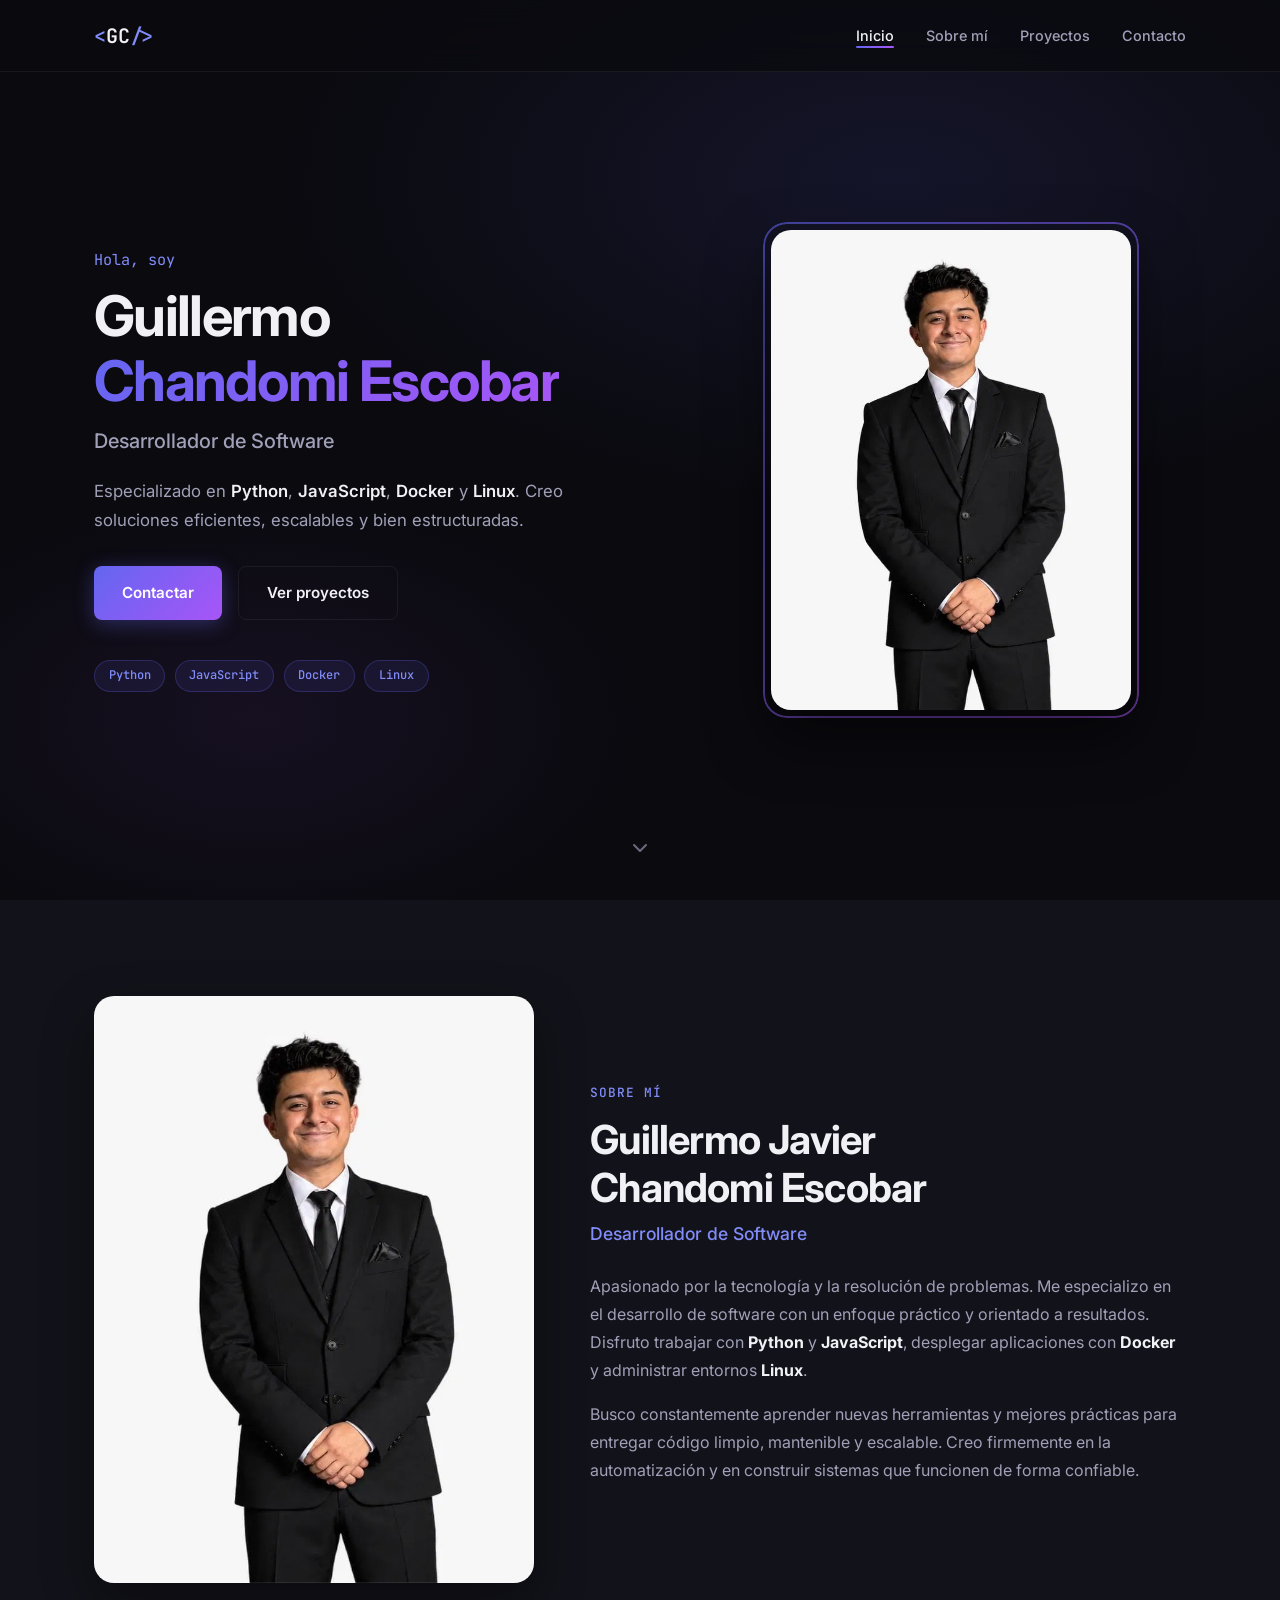
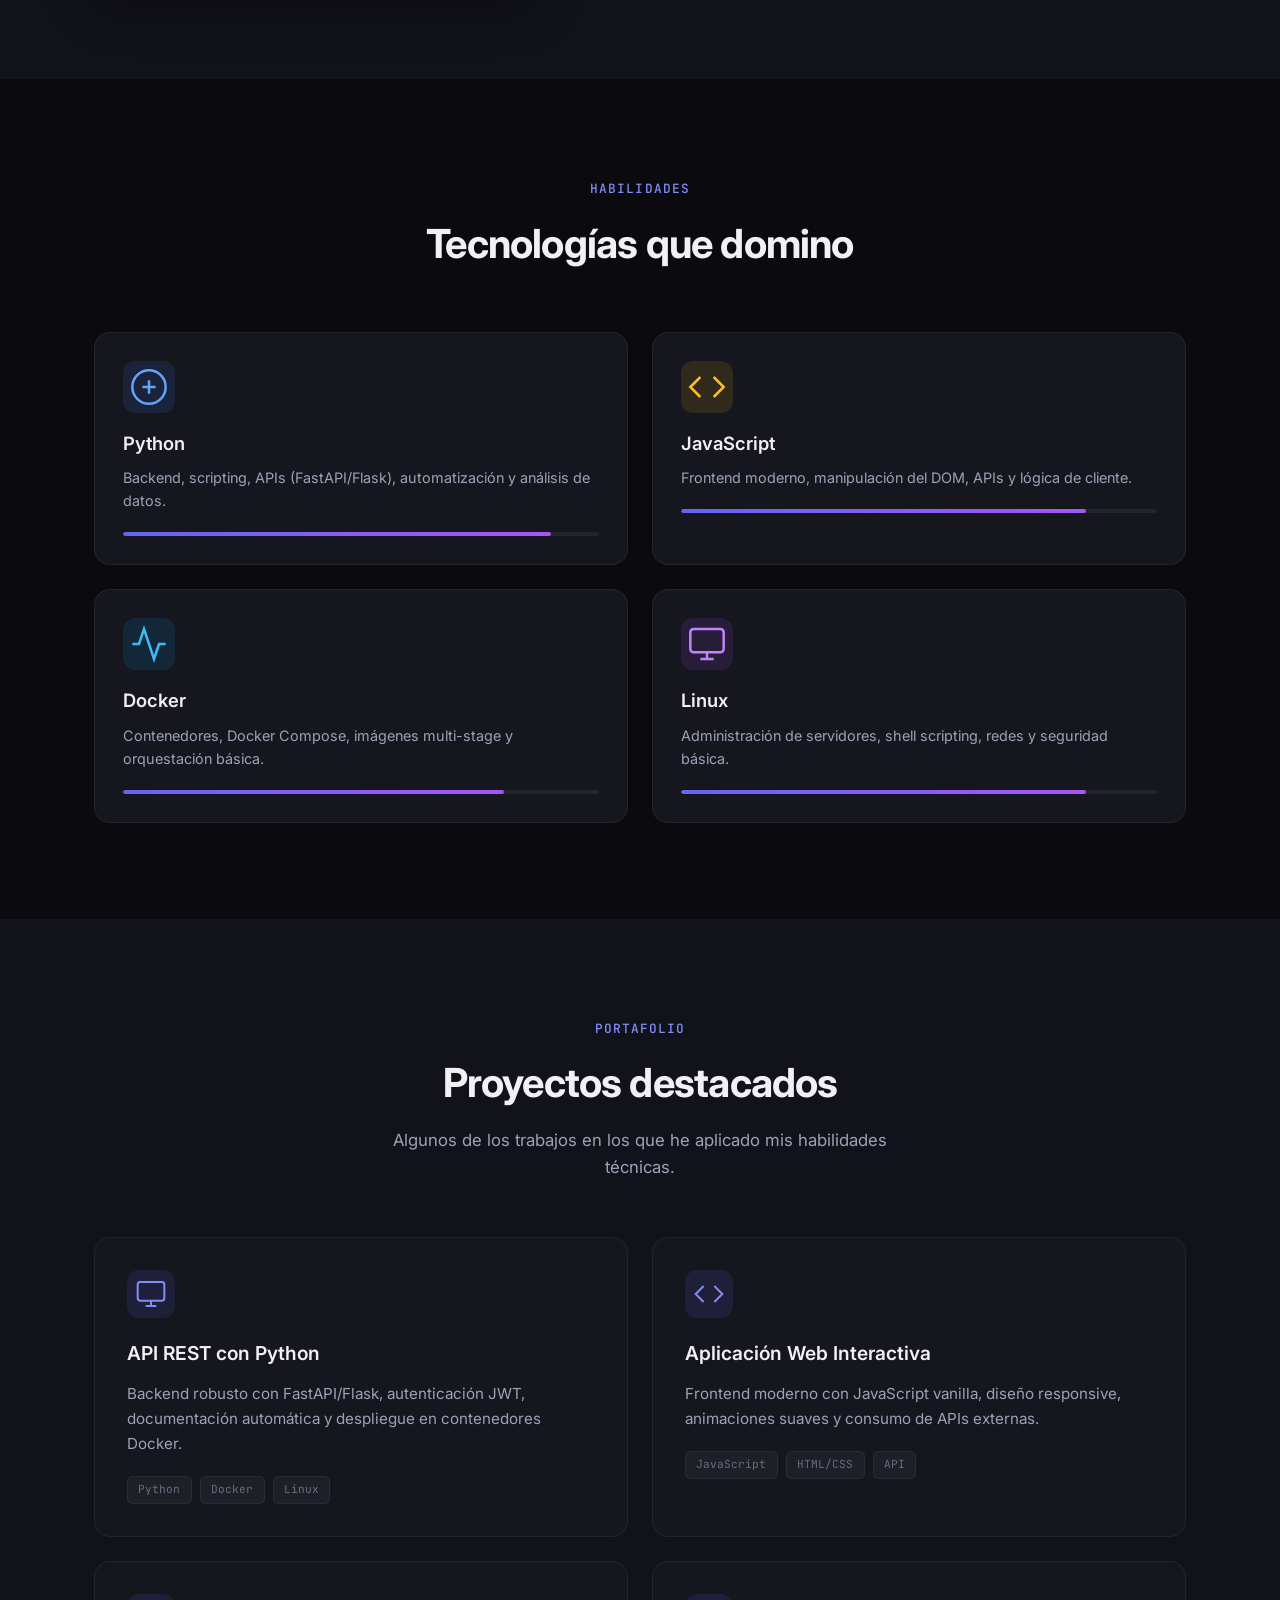
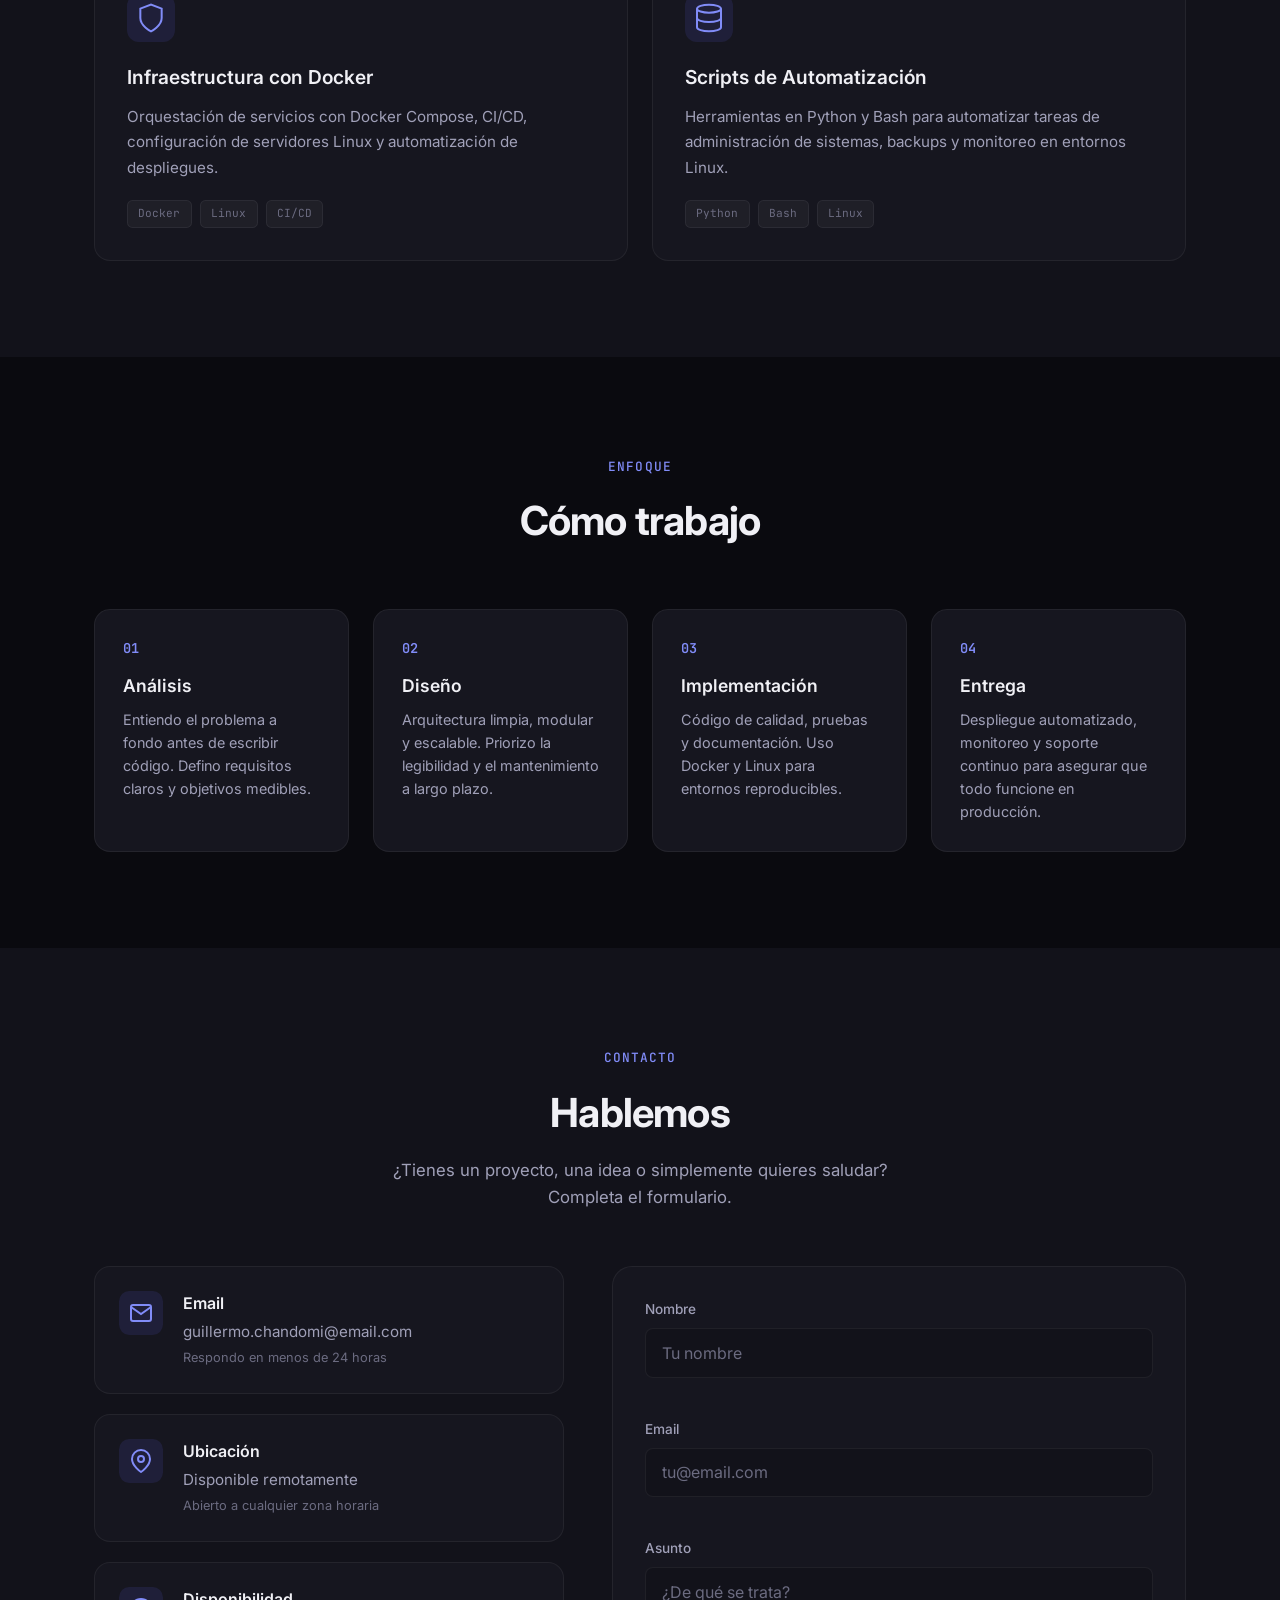
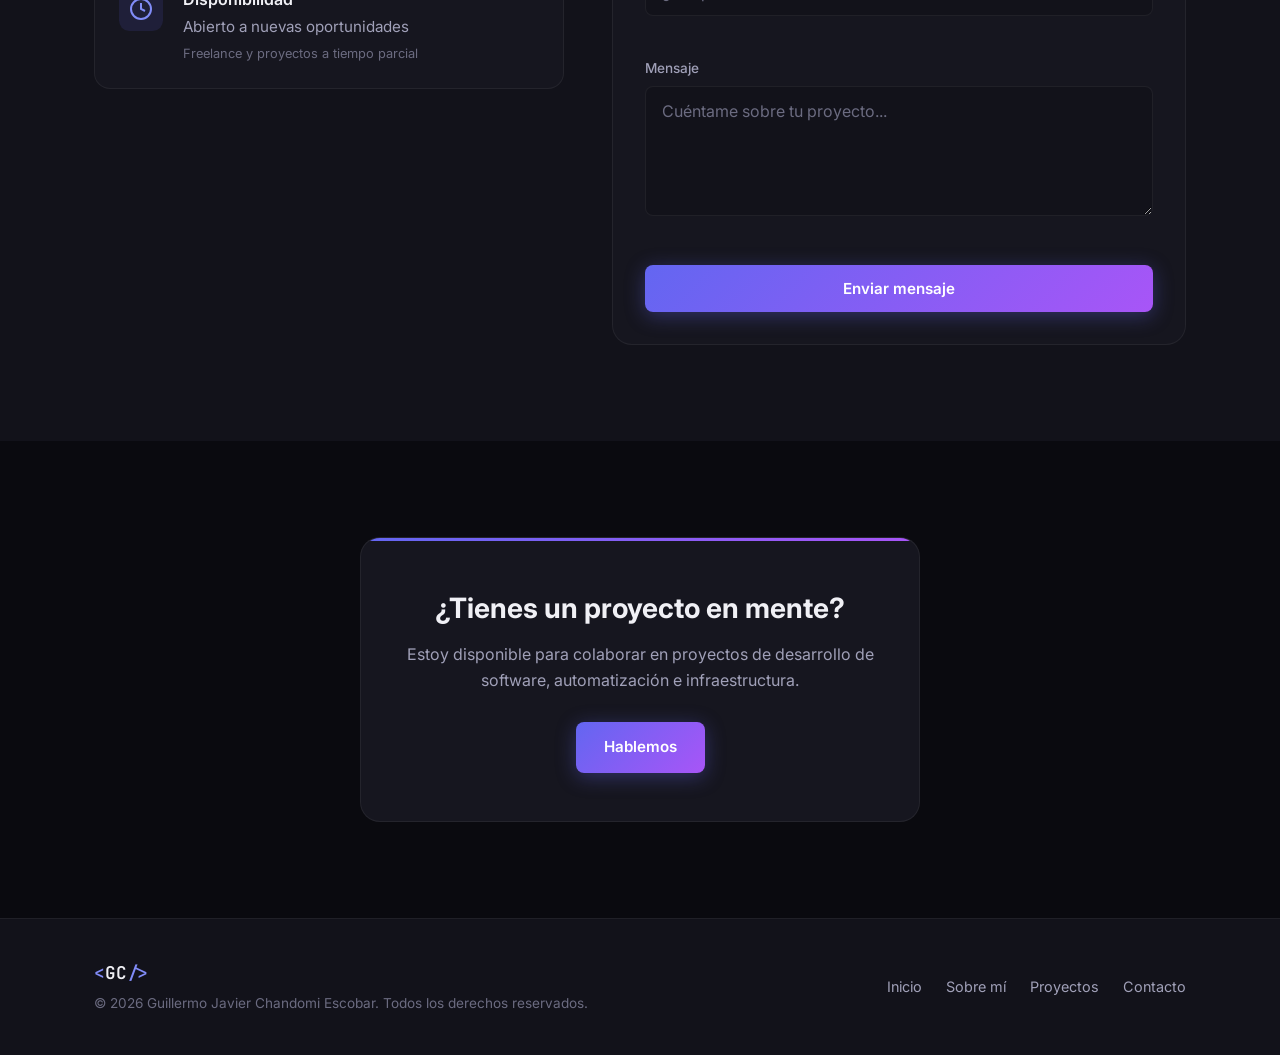
==== commit 4f25da92: "quite javier" ====
--- a/index.html
+++ b/index.html
@@ -5,381 +5,13 @@
   <meta name="viewport" content="width=device-width, initial-scale=1.0">
   <meta name="description" content="Portafolio de Guillermo Javier Chandomi Escobar - Desarrollador de Software">
   <meta name="author" content="Guillermo Javier Chandomi Escobar">
-  <title>Guillermo Chandomi | Desarrollador de Software</title>
+  <title>Guillermo Javier Chandomi Escobar| Desarrollador de Software</title>
   <link rel="preconnect" href="https://fonts.googleapis.com">
   <link rel="preconnect" href="https://fonts.gstatic.com" crossorigin>
   <link href="https://fonts.googleapis.com/css2?family=Inter:wght@300;400;500;600;700&family=JetBrains+Mono:wght@400;500&display=swap" rel="stylesheet">
-  <style>
-    /* ========== RESET & VARIABLES ========== */
-    *, *::before, *::after { box-sizing: border-box; margin: 0; padding: 0; }
-
-    :root {
-      --bg: #0a0a0f;
-      --bg2: #12121a;
-      --card: #16161f;
-      --card-h: #1c1c28;
-      --text: #f0f0f5;
-      --text2: #a0a0b8;
-      --muted: #6b6b80;
-      --accent: #6366f1;
-      --accent2: #818cf8;
-      --grad1: #6366f1;
-      --grad2: #a855f7;
-      --border: rgba(255,255,255,0.06);
-      --border-h: rgba(99,102,241,0.3);
-      --ok: #22c55e;
-      --err: #ef4444;
-      --font: 'Inter', system-ui, sans-serif;
-      --mono: 'JetBrains Mono', monospace;
-      --max: 1140px;
-      --header: 4.5rem;
-      --ease: cubic-bezier(0.4,0,0.2,1);
-      --t: 0.25s var(--ease);
-    }
-
-    html { scroll-behavior: smooth; font-size: 16px; }
-    body {
-      font-family: var(--font);
-      background: var(--bg);
-      color: var(--text);
-      line-height: 1.6;
-      overflow-x: hidden;
-      -webkit-font-smoothing: antialiased;
-    }
-    img { max-width: 100%; display: block; }
-    a { color: inherit; text-decoration: none; }
-    ul { list-style: none; }
-    button, input, textarea {
-      font-family: inherit; font-size: inherit;
-      border: none; outline: none; background: none;
-    }
-
-    /* ========== UTILITIES ========== */
-    .container { width: 100%; max-width: var(--max); margin: 0 auto; padding: 0 1.5rem; }
-    .section { padding: 6rem 0; }
-    .section__header { text-align: center; margin-bottom: 3.5rem; }
-    .section__tag {
-      display: inline-block; font-family: var(--mono); font-size: 0.8rem;
-      font-weight: 500; color: var(--accent2); letter-spacing: 0.08em;
-      text-transform: uppercase; margin-bottom: 0.75rem;
-    }
-    .section__title {
-      font-size: clamp(1.75rem, 4vw, 2.5rem); font-weight: 700;
-      letter-spacing: -0.02em; margin-bottom: 0.75rem;
-    }
-    .section__sub { color: var(--text2); max-width: 540px; margin: 0 auto; font-size: 1.05rem; }
-    .gradient {
-      background: linear-gradient(135deg, var(--grad1), var(--grad2));
-      -webkit-background-clip: text; -webkit-text-fill-color: transparent; background-clip: text;
-    }
-
-    /* ========== BUTTONS ========== */
-    .btn {
-      display: inline-flex; align-items: center; justify-content: center; gap: 0.5rem;
-      padding: 0.85rem 1.75rem; font-weight: 600; font-size: 0.95rem;
-      border-radius: 0.5rem; cursor: pointer; transition: all var(--t);
-    }
-    .btn--primary {
-      background: linear-gradient(135deg, var(--grad1), var(--grad2));
-      color: #fff; box-shadow: 0 4px 20px rgba(99,102,241,0.35);
-    }
-    .btn--primary:hover { transform: translateY(-2px); box-shadow: 0 8px 28px rgba(99,102,241,0.45); }
-    .btn--outline { border: 1.5px solid var(--border); color: var(--text); }
-    .btn--outline:hover { border-color: var(--accent); color: var(--accent2); background: rgba(99,102,241,0.08); }
-    .btn--full { width: 100%; }
-
-    /* ========== HEADER ========== */
-    .header {
-      position: fixed; top: 0; left: 0; width: 100%; height: var(--header);
-      z-index: 1000; background: rgba(10,10,15,0.75);
-      backdrop-filter: blur(16px); -webkit-backdrop-filter: blur(16px);
-      border-bottom: 1px solid var(--border); transition: background var(--t), box-shadow var(--t);
-    }
-    .header.scrolled { background: rgba(10,10,15,0.92); box-shadow: 0 4px 24px rgba(0,0,0,0.4); }
-    .nav { display: flex; align-items: center; justify-content: space-between; height: 100%; }
-    .nav__logo { font-family: var(--mono); font-size: 1.25rem; font-weight: 600; }
-    .logo-b { color: var(--accent2); }
-    .nav__list { display: flex; align-items: center; gap: 2rem; }
-    .nav__link {
-      font-size: 0.9rem; font-weight: 500; color: var(--text2);
-      transition: color var(--t); position: relative;
-    }
-    .nav__link::after {
-      content: ''; position: absolute; bottom: -4px; left: 0; width: 0; height: 2px;
-      background: linear-gradient(90deg, var(--grad1), var(--grad2));
-      border-radius: 1px; transition: width var(--t);
-    }
-    .nav__link:hover, .nav__link.active { color: var(--text); }
-    .nav__link.active::after, .nav__link:hover::after { width: 100%; }
-    .nav__toggle, .nav__close { display: none; cursor: pointer; color: var(--text); padding: 0.25rem; }
-
-    /* ========== HERO ========== */
-    .hero {
-      position: relative; min-height: 100vh; display: flex; align-items: center;
-      padding-top: var(--header); overflow: hidden;
-    }
-    .hero__bg {
-      position: absolute; inset: 0; pointer-events: none;
-      background:
-        radial-gradient(ellipse 80% 60% at 70% 20%, rgba(99,102,241,0.12) 0%, transparent 60%),
-        radial-gradient(ellipse 60% 50% at 20% 80%, rgba(168,85,247,0.08) 0%, transparent 50%);
-    }
-    .hero__grid {
-      display: grid; grid-template-columns: 1.1fr 0.9fr; gap: 3rem;
-      align-items: center; position: relative; z-index: 1;
-      padding-top: 2rem; padding-bottom: 4rem;
-    }
-    .hero__greet { font-family: var(--mono); font-size: 0.95rem; color: var(--accent2); margin-bottom: 0.75rem; }
-    .hero__title {
-      font-size: clamp(2.25rem, 5vw, 3.5rem); font-weight: 700;
-      line-height: 1.15; letter-spacing: -0.03em; margin-bottom: 0.75rem;
-    }
-    .hero__sub { font-size: 1.25rem; font-weight: 500; color: var(--text2); margin-bottom: 1.25rem; }
-    .hero__desc { color: var(--text2); font-size: 1.05rem; max-width: 480px; margin-bottom: 2rem; line-height: 1.7; }
-    .hero__desc strong { color: var(--text); font-weight: 600; }
-    .hero__btns { display: flex; flex-wrap: wrap; gap: 1rem; margin-bottom: 2.5rem; }
-    .hero__tech { display: flex; flex-wrap: wrap; gap: 0.6rem; }
-    .badge {
-      font-family: var(--mono); font-size: 0.75rem; font-weight: 500;
-      padding: 0.35rem 0.85rem; border-radius: 2rem;
-      background: rgba(99,102,241,0.1); border: 1px solid rgba(99,102,241,0.25); color: var(--accent2);
-    }
-    .hero__img-wrap { position: relative; width: min(360px, 100%); margin: 0 auto; }
-    .hero__img {
-      width: 100%; border-radius: 1.25rem; object-fit: cover; object-position: top center;
-      aspect-ratio: 3/4; position: relative; z-index: 1;
-      box-shadow: 0 25px 60px rgba(0,0,0,0.5);
-    }
-    .hero__border {
-      position: absolute; inset: -8px; border-radius: 1.5rem;
-      border: 2px solid transparent;
-      background: linear-gradient(135deg, var(--grad1), var(--grad2)) border-box;
-      -webkit-mask: linear-gradient(#fff 0 0) padding-box, linear-gradient(#fff 0 0);
-      mask: linear-gradient(#fff 0 0) padding-box, linear-gradient(#fff 0 0);
-      -webkit-mask-composite: xor; mask-composite: exclude; opacity: 0.6; z-index: 0;
-    }
-    .hero__scroll {
-      position: absolute; bottom: 2rem; left: 50%; transform: translateX(-50%);
-      animation: bounce 2s infinite; color: var(--muted);
-    }
-    .hero__scroll a { display: flex; padding: 0.5rem; }
-    @keyframes bounce {
-      0%,100% { transform: translateX(-50%) translateY(0); }
-      50% { transform: translateX(-50%) translateY(8px); }
-    }
-
-    /* ========== ABOUT ========== */
-    .about { background: var(--bg2); }
-    .about__grid {
-      display: grid; grid-template-columns: 0.85fr 1.15fr; gap: 3.5rem; align-items: center;
-    }
-    .about__img-wrap {
-      position: relative; border-radius: 1.25rem; overflow: hidden;
-      box-shadow: 0 20px 50px rgba(0,0,0,0.4);
-    }
-    .about__img-wrap img {
-      width: 100%; aspect-ratio: 3/4; object-fit: cover; object-position: top center;
-    }
-    .about__img-wrap::after {
-      content: ''; position: absolute; inset: 0; border-radius: 1.25rem;
-      border: 1px solid rgba(255,255,255,0.08); pointer-events: none;
-    }
-    .about__title {
-      font-size: clamp(1.75rem, 4vw, 2.5rem); font-weight: 700;
-      line-height: 1.2; letter-spacing: -0.02em; margin-bottom: 0.5rem;
-    }
-    .about__role { font-size: 1.1rem; color: var(--accent2); font-weight: 500; margin-bottom: 1.5rem; }
-    .about__text { color: var(--text2); margin-bottom: 1rem; line-height: 1.75; }
-    .about__text strong { color: var(--text); }
-
-    /* ========== SKILLS ========== */
-    .skills__grid { display: grid; grid-template-columns: repeat(2, 1fr); gap: 1.5rem; }
-    .skill {
-      background: var(--card); border: 1px solid var(--border); border-radius: 1rem;
-      padding: 1.75rem; transition: all var(--t);
-    }
-    .skill:hover { border-color: var(--border-h); transform: translateY(-3px); }
-    .skill__icon {
-      width: 3.25rem; height: 3.25rem; display: flex; align-items: center;
-      justify-content: center; border-radius: 0.75rem; margin-bottom: 1rem;
-    }
-    .skill__icon--py { background: rgba(59,130,246,0.12); color: #60a5fa; }
-    .skill__icon--js { background: rgba(234,179,8,0.12); color: #fbbf24; }
-    .skill__icon--dk { background: rgba(14,165,233,0.12); color: #38bdf8; }
-    .skill__icon--lx { background: rgba(168,85,247,0.12); color: #c084fc; }
-    .skill__title { font-size: 1.15rem; font-weight: 600; margin-bottom: 0.5rem; }
-    .skill__desc { color: var(--text2); font-size: 0.9rem; margin-bottom: 1.25rem; line-height: 1.6; }
-    .skill__bar { height: 4px; background: rgba(255,255,255,0.06); border-radius: 2px; overflow: hidden; }
-    .skill__prog {
-      height: 100%; width: var(--p, 50%);
-      background: linear-gradient(90deg, var(--grad1), var(--grad2)); border-radius: 2px;
-    }
-
-    /* ========== PROJECTS ========== */
-    .projects { background: var(--bg2); }
-    .projects__grid { display: grid; grid-template-columns: repeat(2, 1fr); gap: 1.5rem; }
-    .proj {
-      background: var(--card); border: 1px solid var(--border); border-radius: 1rem;
-      padding: 2rem; transition: all var(--t);
-    }
-    .proj:hover {
-      border-color: var(--border-h); background: var(--card-h);
-      transform: translateY(-4px); box-shadow: 0 12px 40px rgba(0,0,0,0.3);
-    }
-    .proj__icon {
-      width: 3rem; height: 3rem; display: flex; align-items: center; justify-content: center;
-      border-radius: 0.75rem; background: rgba(99,102,241,0.12); color: var(--accent2);
-      margin-bottom: 1.25rem;
-    }
-    .proj__title { font-size: 1.2rem; font-weight: 600; margin-bottom: 0.75rem; }
-    .proj__desc { color: var(--text2); font-size: 0.95rem; line-height: 1.65; margin-bottom: 1.25rem; }
-    .proj__tags { display: flex; flex-wrap: wrap; gap: 0.5rem; }
-    .proj__tags span {
-      font-family: var(--mono); font-size: 0.7rem; padding: 0.25rem 0.65rem;
-      border-radius: 0.35rem; background: rgba(255,255,255,0.04);
-      border: 1px solid var(--border); color: var(--muted);
-    }
-
-    /* ========== APPROACH ========== */
-    .approach__grid { display: grid; grid-template-columns: repeat(4, 1fr); gap: 1.5rem; }
-    .step {
-      background: var(--card); border: 1px solid var(--border); border-radius: 1rem;
-      padding: 1.75rem; transition: all var(--t);
-    }
-    .step:hover { border-color: var(--border-h); }
-    .step__num {
-      font-family: var(--mono); font-size: 0.85rem; font-weight: 600;
-      color: var(--accent2); margin-bottom: 0.75rem; display: block;
-    }
-    .step__title { font-size: 1.1rem; font-weight: 600; margin-bottom: 0.5rem; }
-    .step__text { color: var(--text2); font-size: 0.9rem; line-height: 1.6; }
-
-    /* ========== CONTACT ========== */
-    .contact__grid {
-      display: grid; grid-template-columns: 0.9fr 1.1fr; gap: 3rem; align-items: start;
-    }
-    .contact__info { display: flex; flex-direction: column; gap: 1.25rem; }
-    .cinfo {
-      display: flex; gap: 1.25rem; align-items: flex-start;
-      background: var(--card); border: 1px solid var(--border); border-radius: 1rem;
-      padding: 1.5rem; transition: border-color var(--t);
-    }
-    .cinfo:hover { border-color: var(--border-h); }
-    .cinfo__icon {
-      flex-shrink: 0; width: 2.75rem; height: 2.75rem; display: flex;
-      align-items: center; justify-content: center; border-radius: 0.65rem;
-      background: rgba(99,102,241,0.12); color: var(--accent2);
-    }
-    .cinfo__title { font-size: 1rem; font-weight: 600; margin-bottom: 0.2rem; }
-    .cinfo__text { color: var(--text2); font-size: 0.95rem; }
-    .cinfo__note { color: var(--muted); font-size: 0.8rem; margin-top: 0.25rem; }
-
-    .cform {
-      background: var(--card); border: 1px solid var(--border);
-      border-radius: 1.25rem; padding: 2rem;
-    }
-    .fg { margin-bottom: 1.35rem; }
-    .flabel {
-      display: block; font-size: 0.85rem; font-weight: 500;
-      color: var(--text2); margin-bottom: 0.45rem;
-    }
-    .finput {
-      width: 100%; padding: 0.85rem 1rem; background: var(--bg2);
-      border: 1.5px solid var(--border); border-radius: 0.5rem; color: var(--text);
-      transition: border-color var(--t), box-shadow var(--t);
-    }
-    .finput::placeholder { color: var(--muted); }
-    .finput:focus { border-color: var(--accent); box-shadow: 0 0 0 3px rgba(99,102,241,0.15); }
-    .finput.error { border-color: var(--err); }
-    .ftextarea { resize: vertical; min-height: 130px; }
-    .ferror {
-      display: block; font-size: 0.8rem; color: var(--err);
-      margin-top: 0.35rem; min-height: 1.1em;
-    }
-    .fsuccess {
-      display: flex; align-items: center; gap: 0.75rem; margin-top: 1.25rem;
-      padding: 1rem 1.25rem; background: rgba(34,197,94,0.1);
-      border: 1px solid rgba(34,197,94,0.3); border-radius: 0.5rem;
-      color: var(--ok); font-size: 0.95rem;
-    }
-    .fsuccess[hidden], .btn-load[hidden] { display: none; }
-    .spinner { animation: spin 0.8s linear infinite; }
-    @keyframes spin { to { transform: rotate(360deg); } }
-
-    /* ========== CTA ========== */
-    .cta { text-align: center; }
-    .cta__box {
-      max-width: 560px; margin: 0 auto; padding: 3rem 2rem;
-      background: var(--card); border: 1px solid var(--border);
-      border-radius: 1.25rem; position: relative; overflow: hidden;
-    }
-    .cta__box::before {
-      content: ''; position: absolute; top: 0; left: 0; right: 0; height: 3px;
-      background: linear-gradient(90deg, var(--grad1), var(--grad2));
-    }
-    .cta__title { font-size: 1.75rem; font-weight: 700; margin-bottom: 0.75rem; }
-    .cta__text { color: var(--text2); margin-bottom: 1.75rem; }
-
-    /* ========== FOOTER ========== */
-    .footer {
-      border-top: 1px solid var(--border); padding: 2.5rem 0; background: var(--bg2);
-    }
-    .footer__inner {
-      display: flex; align-items: center; justify-content: space-between;
-      flex-wrap: wrap; gap: 1.5rem;
-    }
-    .footer__logo {
-      font-family: var(--mono); font-size: 1.1rem; font-weight: 600;
-      margin-bottom: 0.35rem; display: inline-block;
-    }
-    .footer__copy { color: var(--muted); font-size: 0.85rem; }
-    .footer__links { display: flex; flex-wrap: wrap; gap: 1.5rem; }
-    .footer__links a { font-size: 0.9rem; color: var(--text2); transition: color var(--t); }
-    .footer__links a:hover { color: var(--accent2); }
-
-    /* ========== OVERLAY ========== */
-    .nav-overlay {
-      position: fixed; inset: 0; background: rgba(0,0,0,0.6); z-index: 999;
-      opacity: 0; visibility: hidden; transition: all 0.3s var(--ease);
-    }
-    .nav-overlay.show { opacity: 1; visibility: visible; }
-
-    /* ========== RESPONSIVE ========== */
-    @media (max-width: 992px) {
-      .section { padding: 4.5rem 0; }
-      .hero__grid { grid-template-columns: 1fr; text-align: center; gap: 2.5rem; }
-      .hero__desc { margin-left: auto; margin-right: auto; }
-      .hero__btns, .hero__tech { justify-content: center; }
-      .hero__img-wrap { width: min(280px, 70%); }
-      .hero__scroll { display: none; }
-      .about__grid { grid-template-columns: 1fr; gap: 2.5rem; text-align: center; }
-      .about__img-wrap { max-width: 280px; margin: 0 auto; }
-      .skills__grid, .projects__grid { grid-template-columns: 1fr; }
-      .approach__grid { grid-template-columns: repeat(2, 1fr); }
-      .contact__grid { grid-template-columns: 1fr; }
-    }
-    @media (max-width: 768px) {
-      .nav__toggle { display: flex; }
-      .nav__menu {
-        position: fixed; top: 0; right: -100%; width: min(300px, 80vw);
-        height: 100vh; background: var(--bg2); border-left: 1px solid var(--border);
-        padding: 5rem 2rem 2rem; transition: right 0.3s var(--ease); z-index: 1001;
-      }
-      .nav__menu.show { right: 0; }
-      .nav__list { flex-direction: column; align-items: flex-start; gap: 1.5rem; }
-      .nav__link { font-size: 1.1rem; }
-      .nav__close { display: flex; position: absolute; top: 1.25rem; right: 1.25rem; }
-      .approach__grid { grid-template-columns: 1fr; }
-      .footer__inner { flex-direction: column; text-align: center; }
-      .footer__links { justify-content: center; }
-    }
-    @media (max-width: 480px) {
-      .section { padding: 3.5rem 0; }
-      .hero__title { font-size: 2rem; }
-      .proj, .cform { padding: 1.5rem; }
-      .cta__box { padding: 2rem 1.25rem; }
-    }
-  </style>
+  <link rel="stylesheet" href="css/styles.css">
+
+  
 </head>
 <body>
 
@@ -412,7 +44,7 @@
       <div class="container hero__grid">
         <div>
           <p class="hero__greet">Hola, soy</p>
-          <h1 class="hero__title">Guillermo Javier<br><span class="gradient">Chandomi Escobar</span></h1>
+          <h1 class="hero__title">Guillermo <br><span class="gradient">Chandomi Escobar</span></h1>
           <p class="hero__sub">Desarrollador de Software</p>
           <p class="hero__desc">
             Especializado en <strong>Python</strong>, <strong>JavaScript</strong>, <strong>Docker</strong> y <strong>Linux</strong>.
@@ -700,125 +332,7 @@
     </div>
   </footer>
 
-  <script>
-    /* ========== NAV ========== */
-    const navMenu = document.getElementById('nav-menu');
-    const navToggle = document.getElementById('nav-toggle');
-    const navClose = document.getElementById('nav-close');
-    let overlay = document.querySelector('.nav-overlay');
-    if (!overlay) {
-      overlay = document.createElement('div');
-      overlay.className = 'nav-overlay';
-      document.body.appendChild(overlay);
-    }
-    function openMenu() {
-      navMenu.classList.add('show');
-      overlay.classList.add('show');
-      document.body.style.overflow = 'hidden';
-    }
-    function closeMenu() {
-      navMenu.classList.remove('show');
-      overlay.classList.remove('show');
-      document.body.style.overflow = '';
-    }
-    if (navToggle) navToggle.addEventListener('click', openMenu);
-    if (navClose) navClose.addEventListener('click', closeMenu);
-    overlay.addEventListener('click', closeMenu);
-    navMenu.querySelectorAll('.nav__link').forEach(l => l.addEventListener('click', closeMenu));
-    document.addEventListener('keydown', e => {
-      if (e.key === 'Escape' && navMenu.classList.contains('show')) closeMenu();
-    });
-
-    /* ========== HEADER SCROLL ========== */
-    const header = document.getElementById('header');
-    window.addEventListener('scroll', () => {
-      header.classList.toggle('scrolled', window.scrollY > 40);
-    }, { passive: true });
-
-    /* ========== ACTIVE LINK ON SCROLL ========== */
-    const sections = document.querySelectorAll('section[id]');
-    window.addEventListener('scroll', () => {
-      const scrollY = window.pageYOffset;
-      sections.forEach(sec => {
-        const top = sec.offsetTop - 100;
-        const h = sec.offsetHeight;
-        const id = sec.getAttribute('id');
-        const link = document.querySelector('.nav__link[href="#' + id + '"]');
-        if (link) {
-          if (scrollY > top && scrollY <= top + h) link.classList.add('active');
-          else link.classList.remove('active');
-        }
-      });
-    }, { passive: true });
-
-    /* ========== SMOOTH SCROLL ========== */
-    document.querySelectorAll('a[href^="#"]').forEach(a => {
-      a.addEventListener('click', e => {
-        const href = a.getAttribute('href');
-        if (href === '#') return;
-        const target = document.querySelector(href);
-        if (target) {
-          e.preventDefault();
-          const hh = header ? header.offsetHeight : 72;
-          const top = target.getBoundingClientRect().top + window.pageYOffset - hh;
-          window.scrollTo({ top, behavior: 'smooth' });
-        }
-      });
-    });
-
-    /* ========== CONTACT FORM ========== */
-    const form = document.getElementById('contact-form');
-    if (form) {
-      const fields = [
-        { el: document.getElementById('name'), err: 'name-error', ok: v => v.trim().length >= 2, msg: 'Ingresa al menos 2 caracteres.' },
-        { el: document.getElementById('email'), err: 'email-error', ok: v => /^[^\s@]+@[^\s@]+\.[^\s@]+$/.test(v), msg: 'Ingresa un email válido.' },
-        { el: document.getElementById('subject'), err: 'subject-error', ok: v => v.trim().length >= 3, msg: 'Ingresa un asunto (mín. 3 caracteres).' },
-        { el: document.getElementById('message'), err: 'message-error', ok: v => v.trim().length >= 10, msg: 'El mensaje debe tener al menos 10 caracteres.' }
-      ];
-      const showErr = (el, id, msg) => {
-        const e = document.getElementById(id);
-        if (e) e.textContent = msg;
-        el.classList.add('error');
-      };
-      const clearErr = (el, id) => {
-        const e = document.getElementById(id);
-        if (e) e.textContent = '';
-        el.classList.remove('error');
-      };
-      fields.forEach(({ el, err, ok, msg }) => {
-        if (!el) return;
-        el.addEventListener('blur', () => ok(el.value) ? clearErr(el, err) : showErr(el, err, msg));
-        el.addEventListener('input', () => { if (el.classList.contains('error') && ok(el.value)) clearErr(el, err); });
-      });
-      form.addEventListener('submit', e => {
-        e.preventDefault();
-        let valid = true;
-        fields.forEach(({ el, err, ok, msg }) => {
-          if (!el) return;
-          if (!ok(el.value)) { showErr(el, err, msg); valid = false; }
-          else clearErr(el, err);
-        });
-        if (!valid) return;
-        const btn = document.getElementById('submit-btn');
-        const txt = btn.querySelector('.btn-text');
-        const load = btn.querySelector('.btn-load');
-        const success = document.getElementById('form-success');
-        btn.disabled = true;
-        if (txt) txt.hidden = true;
-        if (load) load.hidden = false;
-        setTimeout(() => {
-          btn.disabled = false;
-          if (txt) txt.hidden = false;
-          if (load) load.hidden = true;
-          form.reset();
-          fields.forEach(({ el, err }) => { if (el) clearErr(el, err); });
-          if (success) {
-            success.hidden = false;
-            setTimeout(() => { success.hidden = true; }, 5000);
-          }
-        }, 1200);
-      });
-    }
-  </script>
+  
+  <script src="js/script.js"></script>
 </body>
 </html>
--- a/css/styles.css
+++ b/css/styles.css
@@ -0,0 +1,369 @@
+/* ========== RESET & VARIABLES ========== */
+    *, *::before, *::after { box-sizing: border-box; margin: 0; padding: 0; }
+
+    :root {
+      --bg: #0a0a0f;
+      --bg2: #12121a;
+      --card: #16161f;
+      --card-h: #1c1c28;
+      --text: #f0f0f5;
+      --text2: #a0a0b8;
+      --muted: #6b6b80;
+      --accent: #6366f1;
+      --accent2: #818cf8;
+      --grad1: #6366f1;
+      --grad2: #a855f7;
+      --border: rgba(255,255,255,0.06);
+      --border-h: rgba(99,102,241,0.3);
+      --ok: #22c55e;
+      --err: #ef4444;
+      --font: 'Inter', system-ui, sans-serif;
+      --mono: 'JetBrains Mono', monospace;
+      --max: 1140px;
+      --header: 4.5rem;
+      --ease: cubic-bezier(0.4,0,0.2,1);
+      --t: 0.25s var(--ease);
+    }
+
+    html { scroll-behavior: smooth; font-size: 16px; }
+    body {
+      font-family: var(--font);
+      background: var(--bg);
+      color: var(--text);
+      line-height: 1.6;
+      overflow-x: hidden;
+      -webkit-font-smoothing: antialiased;
+    }
+    img { max-width: 100%; display: block; }
+    a { color: inherit; text-decoration: none; }
+    ul { list-style: none; }
+    button, input, textarea {
+      font-family: inherit; font-size: inherit;
+      border: none; outline: none; background: none;
+    }
+
+    /* ========== UTILITIES ========== */
+    .container { width: 100%; max-width: var(--max); margin: 0 auto; padding: 0 1.5rem; }
+    .section { padding: 6rem 0; }
+    .section__header { text-align: center; margin-bottom: 3.5rem; }
+    .section__tag {
+      display: inline-block; font-family: var(--mono); font-size: 0.8rem;
+      font-weight: 500; color: var(--accent2); letter-spacing: 0.08em;
+      text-transform: uppercase; margin-bottom: 0.75rem;
+    }
+    .section__title {
+      font-size: clamp(1.75rem, 4vw, 2.5rem); font-weight: 700;
+      letter-spacing: -0.02em; margin-bottom: 0.75rem;
+    }
+    .section__sub { color: var(--text2); max-width: 540px; margin: 0 auto; font-size: 1.05rem; }
+    .gradient {
+      background: linear-gradient(135deg, var(--grad1), var(--grad2));
+      -webkit-background-clip: text; -webkit-text-fill-color: transparent; background-clip: text;
+    }
+
+    /* ========== BUTTONS ========== */
+    .btn {
+      display: inline-flex; align-items: center; justify-content: center; gap: 0.5rem;
+      padding: 0.85rem 1.75rem; font-weight: 600; font-size: 0.95rem;
+      border-radius: 0.5rem; cursor: pointer; transition: all var(--t);
+    }
+    .btn--primary {
+      background: linear-gradient(135deg, var(--grad1), var(--grad2));
+      color: #fff; box-shadow: 0 4px 20px rgba(99,102,241,0.35);
+    }
+    .btn--primary:hover { transform: translateY(-2px); box-shadow: 0 8px 28px rgba(99,102,241,0.45); }
+    .btn--outline { border: 1.5px solid var(--border); color: var(--text); }
+    .btn--outline:hover { border-color: var(--accent); color: var(--accent2); background: rgba(99,102,241,0.08); }
+    .btn--full { width: 100%; }
+
+    /* ========== HEADER ========== */
+    .header {
+      position: fixed; top: 0; left: 0; width: 100%; height: var(--header);
+      z-index: 1000; background: rgba(10,10,15,0.75);
+      backdrop-filter: blur(16px); -webkit-backdrop-filter: blur(16px);
+      border-bottom: 1px solid var(--border); transition: background var(--t), box-shadow var(--t);
+    }
+    .header.scrolled { background: rgba(10,10,15,0.92); box-shadow: 0 4px 24px rgba(0,0,0,0.4); }
+    .nav { display: flex; align-items: center; justify-content: space-between; height: 100%; }
+    .nav__logo { font-family: var(--mono); font-size: 1.25rem; font-weight: 600; }
+    .logo-b { color: var(--accent2); }
+    .nav__list { display: flex; align-items: center; gap: 2rem; }
+    .nav__link {
+      font-size: 0.9rem; font-weight: 500; color: var(--text2);
+      transition: color var(--t); position: relative;
+    }
+    .nav__link::after {
+      content: ''; position: absolute; bottom: -4px; left: 0; width: 0; height: 2px;
+      background: linear-gradient(90deg, var(--grad1), var(--grad2));
+      border-radius: 1px; transition: width var(--t);
+    }
+    .nav__link:hover, .nav__link.active { color: var(--text); }
+    .nav__link.active::after, .nav__link:hover::after { width: 100%; }
+    .nav__toggle, .nav__close { display: none; cursor: pointer; color: var(--text); padding: 0.25rem; }
+
+    /* ========== HERO ========== */
+    .hero {
+      position: relative; min-height: 100vh; display: flex; align-items: center;
+      padding-top: var(--header); overflow: hidden;
+    }
+    .hero__bg {
+      position: absolute; inset: 0; pointer-events: none;
+      background:
+        radial-gradient(ellipse 80% 60% at 70% 20%, rgba(99,102,241,0.12) 0%, transparent 60%),
+        radial-gradient(ellipse 60% 50% at 20% 80%, rgba(168,85,247,0.08) 0%, transparent 50%);
+    }
+    .hero__grid {
+      display: grid; grid-template-columns: 1.1fr 0.9fr; gap: 3rem;
+      align-items: center; position: relative; z-index: 1;
+      padding-top: 2rem; padding-bottom: 4rem;
+    }
+    .hero__greet { font-family: var(--mono); font-size: 0.95rem; color: var(--accent2); margin-bottom: 0.75rem; }
+    .hero__title {
+      font-size: clamp(2.25rem, 5vw, 3.5rem); font-weight: 700;
+      line-height: 1.15; letter-spacing: -0.03em; margin-bottom: 0.75rem;
+    }
+    .hero__sub { font-size: 1.25rem; font-weight: 500; color: var(--text2); margin-bottom: 1.25rem; }
+    .hero__desc { color: var(--text2); font-size: 1.05rem; max-width: 480px; margin-bottom: 2rem; line-height: 1.7; }
+    .hero__desc strong { color: var(--text); font-weight: 600; }
+    .hero__btns { display: flex; flex-wrap: wrap; gap: 1rem; margin-bottom: 2.5rem; }
+    .hero__tech { display: flex; flex-wrap: wrap; gap: 0.6rem; }
+    .badge {
+      font-family: var(--mono); font-size: 0.75rem; font-weight: 500;
+      padding: 0.35rem 0.85rem; border-radius: 2rem;
+      background: rgba(99,102,241,0.1); border: 1px solid rgba(99,102,241,0.25); color: var(--accent2);
+    }
+    .hero__img-wrap { position: relative; width: min(360px, 100%); margin: 0 auto; }
+    .hero__img {
+      width: 100%; border-radius: 1.25rem; object-fit: cover; object-position: top center;
+      aspect-ratio: 3/4; position: relative; z-index: 1;
+      box-shadow: 0 25px 60px rgba(0,0,0,0.5);
+    }
+    .hero__border {
+      position: absolute; inset: -8px; border-radius: 1.5rem;
+      border: 2px solid transparent;
+      background: linear-gradient(135deg, var(--grad1), var(--grad2)) border-box;
+      -webkit-mask: linear-gradient(#fff 0 0) padding-box, linear-gradient(#fff 0 0);
+      mask: linear-gradient(#fff 0 0) padding-box, linear-gradient(#fff 0 0);
+      -webkit-mask-composite: xor; mask-composite: exclude; opacity: 0.6; z-index: 0;
+    }
+    .hero__scroll {
+      position: absolute; bottom: 2rem; left: 50%; transform: translateX(-50%);
+      animation: bounce 2s infinite; color: var(--muted);
+    }
+    .hero__scroll a { display: flex; padding: 0.5rem; }
+    @keyframes bounce {
+      0%,100% { transform: translateX(-50%) translateY(0); }
+      50% { transform: translateX(-50%) translateY(8px); }
+    }
+
+    /* ========== ABOUT ========== */
+    .about { background: var(--bg2); }
+    .about__grid {
+      display: grid; grid-template-columns: 0.85fr 1.15fr; gap: 3.5rem; align-items: center;
+    }
+    .about__img-wrap {
+      position: relative; border-radius: 1.25rem; overflow: hidden;
+      box-shadow: 0 20px 50px rgba(0,0,0,0.4);
+    }
+    .about__img-wrap img {
+      width: 100%; aspect-ratio: 3/4; object-fit: cover; object-position: top center;
+    }
+    .about__img-wrap::after {
+      content: ''; position: absolute; inset: 0; border-radius: 1.25rem;
+      border: 1px solid rgba(255,255,255,0.08); pointer-events: none;
+    }
+    .about__title {
+      font-size: clamp(1.75rem, 4vw, 2.5rem); font-weight: 700;
+      line-height: 1.2; letter-spacing: -0.02em; margin-bottom: 0.5rem;
+    }
+    .about__role { font-size: 1.1rem; color: var(--accent2); font-weight: 500; margin-bottom: 1.5rem; }
+    .about__text { color: var(--text2); margin-bottom: 1rem; line-height: 1.75; }
+    .about__text strong { color: var(--text); }
+
+    /* ========== SKILLS ========== */
+    .skills__grid { display: grid; grid-template-columns: repeat(2, 1fr); gap: 1.5rem; }
+    .skill {
+      background: var(--card); border: 1px solid var(--border); border-radius: 1rem;
+      padding: 1.75rem; transition: all var(--t);
+    }
+    .skill:hover { border-color: var(--border-h); transform: translateY(-3px); }
+    .skill__icon {
+      width: 3.25rem; height: 3.25rem; display: flex; align-items: center;
+      justify-content: center; border-radius: 0.75rem; margin-bottom: 1rem;
+    }
+    .skill__icon--py { background: rgba(59,130,246,0.12); color: #60a5fa; }
+    .skill__icon--js { background: rgba(234,179,8,0.12); color: #fbbf24; }
+    .skill__icon--dk { background: rgba(14,165,233,0.12); color: #38bdf8; }
+    .skill__icon--lx { background: rgba(168,85,247,0.12); color: #c084fc; }
+    .skill__title { font-size: 1.15rem; font-weight: 600; margin-bottom: 0.5rem; }
+    .skill__desc { color: var(--text2); font-size: 0.9rem; margin-bottom: 1.25rem; line-height: 1.6; }
+    .skill__bar { height: 4px; background: rgba(255,255,255,0.06); border-radius: 2px; overflow: hidden; }
+    .skill__prog {
+      height: 100%; width: var(--p, 50%);
+      background: linear-gradient(90deg, var(--grad1), var(--grad2)); border-radius: 2px;
+    }
+
+    /* ========== PROJECTS ========== */
+    .projects { background: var(--bg2); }
+    .projects__grid { display: grid; grid-template-columns: repeat(2, 1fr); gap: 1.5rem; }
+    .proj {
+      background: var(--card); border: 1px solid var(--border); border-radius: 1rem;
+      padding: 2rem; transition: all var(--t);
+    }
+    .proj:hover {
+      border-color: var(--border-h); background: var(--card-h);
+      transform: translateY(-4px); box-shadow: 0 12px 40px rgba(0,0,0,0.3);
+    }
+    .proj__icon {
+      width: 3rem; height: 3rem; display: flex; align-items: center; justify-content: center;
+      border-radius: 0.75rem; background: rgba(99,102,241,0.12); color: var(--accent2);
+      margin-bottom: 1.25rem;
+    }
+    .proj__title { font-size: 1.2rem; font-weight: 600; margin-bottom: 0.75rem; }
+    .proj__desc { color: var(--text2); font-size: 0.95rem; line-height: 1.65; margin-bottom: 1.25rem; }
+    .proj__tags { display: flex; flex-wrap: wrap; gap: 0.5rem; }
+    .proj__tags span {
+      font-family: var(--mono); font-size: 0.7rem; padding: 0.25rem 0.65rem;
+      border-radius: 0.35rem; background: rgba(255,255,255,0.04);
+      border: 1px solid var(--border); color: var(--muted);
+    }
+
+    /* ========== APPROACH ========== */
+    .approach__grid { display: grid; grid-template-columns: repeat(4, 1fr); gap: 1.5rem; }
+    .step {
+      background: var(--card); border: 1px solid var(--border); border-radius: 1rem;
+      padding: 1.75rem; transition: all var(--t);
+    }
+    .step:hover { border-color: var(--border-h); }
+    .step__num {
+      font-family: var(--mono); font-size: 0.85rem; font-weight: 600;
+      color: var(--accent2); margin-bottom: 0.75rem; display: block;
+    }
+    .step__title { font-size: 1.1rem; font-weight: 600; margin-bottom: 0.5rem; }
+    .step__text { color: var(--text2); font-size: 0.9rem; line-height: 1.6; }
+
+    /* ========== CONTACT ========== */
+    .contact__grid {
+      display: grid; grid-template-columns: 0.9fr 1.1fr; gap: 3rem; align-items: start;
+    }
+    .contact__info { display: flex; flex-direction: column; gap: 1.25rem; }
+    .cinfo {
+      display: flex; gap: 1.25rem; align-items: flex-start;
+      background: var(--card); border: 1px solid var(--border); border-radius: 1rem;
+      padding: 1.5rem; transition: border-color var(--t);
+    }
+    .cinfo:hover { border-color: var(--border-h); }
+    .cinfo__icon {
+      flex-shrink: 0; width: 2.75rem; height: 2.75rem; display: flex;
+      align-items: center; justify-content: center; border-radius: 0.65rem;
+      background: rgba(99,102,241,0.12); color: var(--accent2);
+    }
+    .cinfo__title { font-size: 1rem; font-weight: 600; margin-bottom: 0.2rem; }
+    .cinfo__text { color: var(--text2); font-size: 0.95rem; }
+    .cinfo__note { color: var(--muted); font-size: 0.8rem; margin-top: 0.25rem; }
+
+    .cform {
+      background: var(--card); border: 1px solid var(--border);
+      border-radius: 1.25rem; padding: 2rem;
+    }
+    .fg { margin-bottom: 1.35rem; }
+    .flabel {
+      display: block; font-size: 0.85rem; font-weight: 500;
+      color: var(--text2); margin-bottom: 0.45rem;
+    }
+    .finput {
+      width: 100%; padding: 0.85rem 1rem; background: var(--bg2);
+      border: 1.5px solid var(--border); border-radius: 0.5rem; color: var(--text);
+      transition: border-color var(--t), box-shadow var(--t);
+    }
+    .finput::placeholder { color: var(--muted); }
+    .finput:focus { border-color: var(--accent); box-shadow: 0 0 0 3px rgba(99,102,241,0.15); }
+    .finput.error { border-color: var(--err); }
+    .ftextarea { resize: vertical; min-height: 130px; }
+    .ferror {
+      display: block; font-size: 0.8rem; color: var(--err);
+      margin-top: 0.35rem; min-height: 1.1em;
+    }
+    .fsuccess {
+      display: flex; align-items: center; gap: 0.75rem; margin-top: 1.25rem;
+      padding: 1rem 1.25rem; background: rgba(34,197,94,0.1);
+      border: 1px solid rgba(34,197,94,0.3); border-radius: 0.5rem;
+      color: var(--ok); font-size: 0.95rem;
+    }
+    .fsuccess[hidden], .btn-load[hidden] { display: none; }
+    .spinner { animation: spin 0.8s linear infinite; }
+    @keyframes spin { to { transform: rotate(360deg); } }
+
+    /* ========== CTA ========== */
+    .cta { text-align: center; }
+    .cta__box {
+      max-width: 560px; margin: 0 auto; padding: 3rem 2rem;
+      background: var(--card); border: 1px solid var(--border);
+      border-radius: 1.25rem; position: relative; overflow: hidden;
+    }
+    .cta__box::before {
+      content: ''; position: absolute; top: 0; left: 0; right: 0; height: 3px;
+      background: linear-gradient(90deg, var(--grad1), var(--grad2));
+    }
+    .cta__title { font-size: 1.75rem; font-weight: 700; margin-bottom: 0.75rem; }
+    .cta__text { color: var(--text2); margin-bottom: 1.75rem; }
+
+    /* ========== FOOTER ========== */
+    .footer {
+      border-top: 1px solid var(--border); padding: 2.5rem 0; background: var(--bg2);
+    }
+    .footer__inner {
+      display: flex; align-items: center; justify-content: space-between;
+      flex-wrap: wrap; gap: 1.5rem;
+    }
+    .footer__logo {
+      font-family: var(--mono); font-size: 1.1rem; font-weight: 600;
+      margin-bottom: 0.35rem; display: inline-block;
+    }
+    .footer__copy { color: var(--muted); font-size: 0.85rem; }
+    .footer__links { display: flex; flex-wrap: wrap; gap: 1.5rem; }
+    .footer__links a { font-size: 0.9rem; color: var(--text2); transition: color var(--t); }
+    .footer__links a:hover { color: var(--accent2); }
+
+    /* ========== OVERLAY ========== */
+    .nav-overlay {
+      position: fixed; inset: 0; background: rgba(0,0,0,0.6); z-index: 999;
+      opacity: 0; visibility: hidden; transition: all 0.3s var(--ease);
+    }
+    .nav-overlay.show { opacity: 1; visibility: visible; }
+
+    /* ========== RESPONSIVE ========== */
+    @media (max-width: 992px) {
+      .section { padding: 4.5rem 0; }
+      .hero__grid { grid-template-columns: 1fr; text-align: center; gap: 2.5rem; }
+      .hero__desc { margin-left: auto; margin-right: auto; }
+      .hero__btns, .hero__tech { justify-content: center; }
+      .hero__img-wrap { width: min(280px, 70%); }
+      .hero__scroll { display: none; }
+      .about__grid { grid-template-columns: 1fr; gap: 2.5rem; text-align: center; }
+      .about__img-wrap { max-width: 280px; margin: 0 auto; }
+      .skills__grid, .projects__grid { grid-template-columns: 1fr; }
+      .approach__grid { grid-template-columns: repeat(2, 1fr); }
+      .contact__grid { grid-template-columns: 1fr; }
+    }
+    @media (max-width: 768px) {
+      .nav__toggle { display: flex; }
+      .nav__menu {
+        position: fixed; top: 0; right: -100%; width: min(300px, 80vw);
+        height: 100vh; background: var(--bg2); border-left: 1px solid var(--border);
+        padding: 5rem 2rem 2rem; transition: right 0.3s var(--ease); z-index: 1001;
+      }
+      .nav__menu.show { right: 0; }
+      .nav__list { flex-direction: column; align-items: flex-start; gap: 1.5rem; }
+      .nav__link { font-size: 1.1rem; }
+      .nav__close { display: flex; position: absolute; top: 1.25rem; right: 1.25rem; }
+      .approach__grid { grid-template-columns: 1fr; }
+      .footer__inner { flex-direction: column; text-align: center; }
+      .footer__links { justify-content: center; }
+    }
+    @media (max-width: 480px) {
+      .section { padding: 3.5rem 0; }
+      .hero__title { font-size: 2rem; }
+      .proj, .cform { padding: 1.5rem; }
+      .cta__box { padding: 2rem 1.25rem; }
+    }
